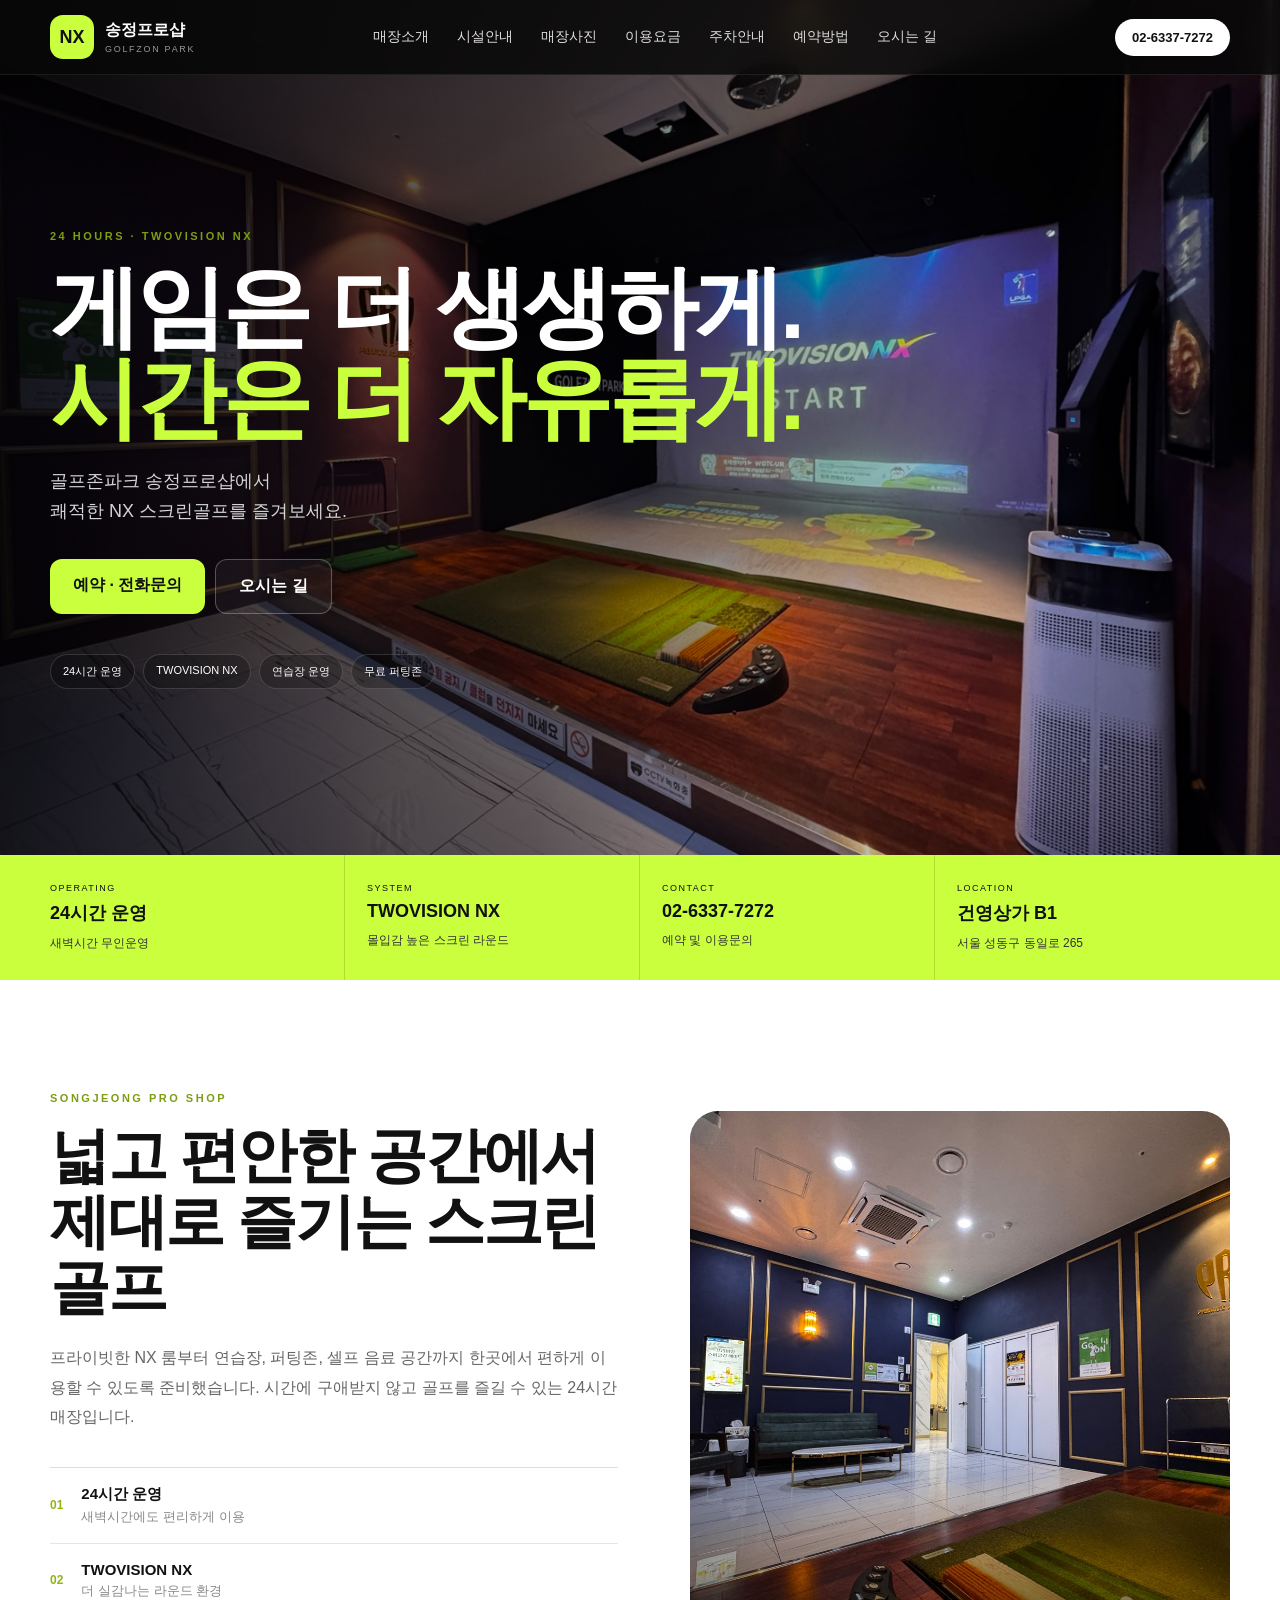
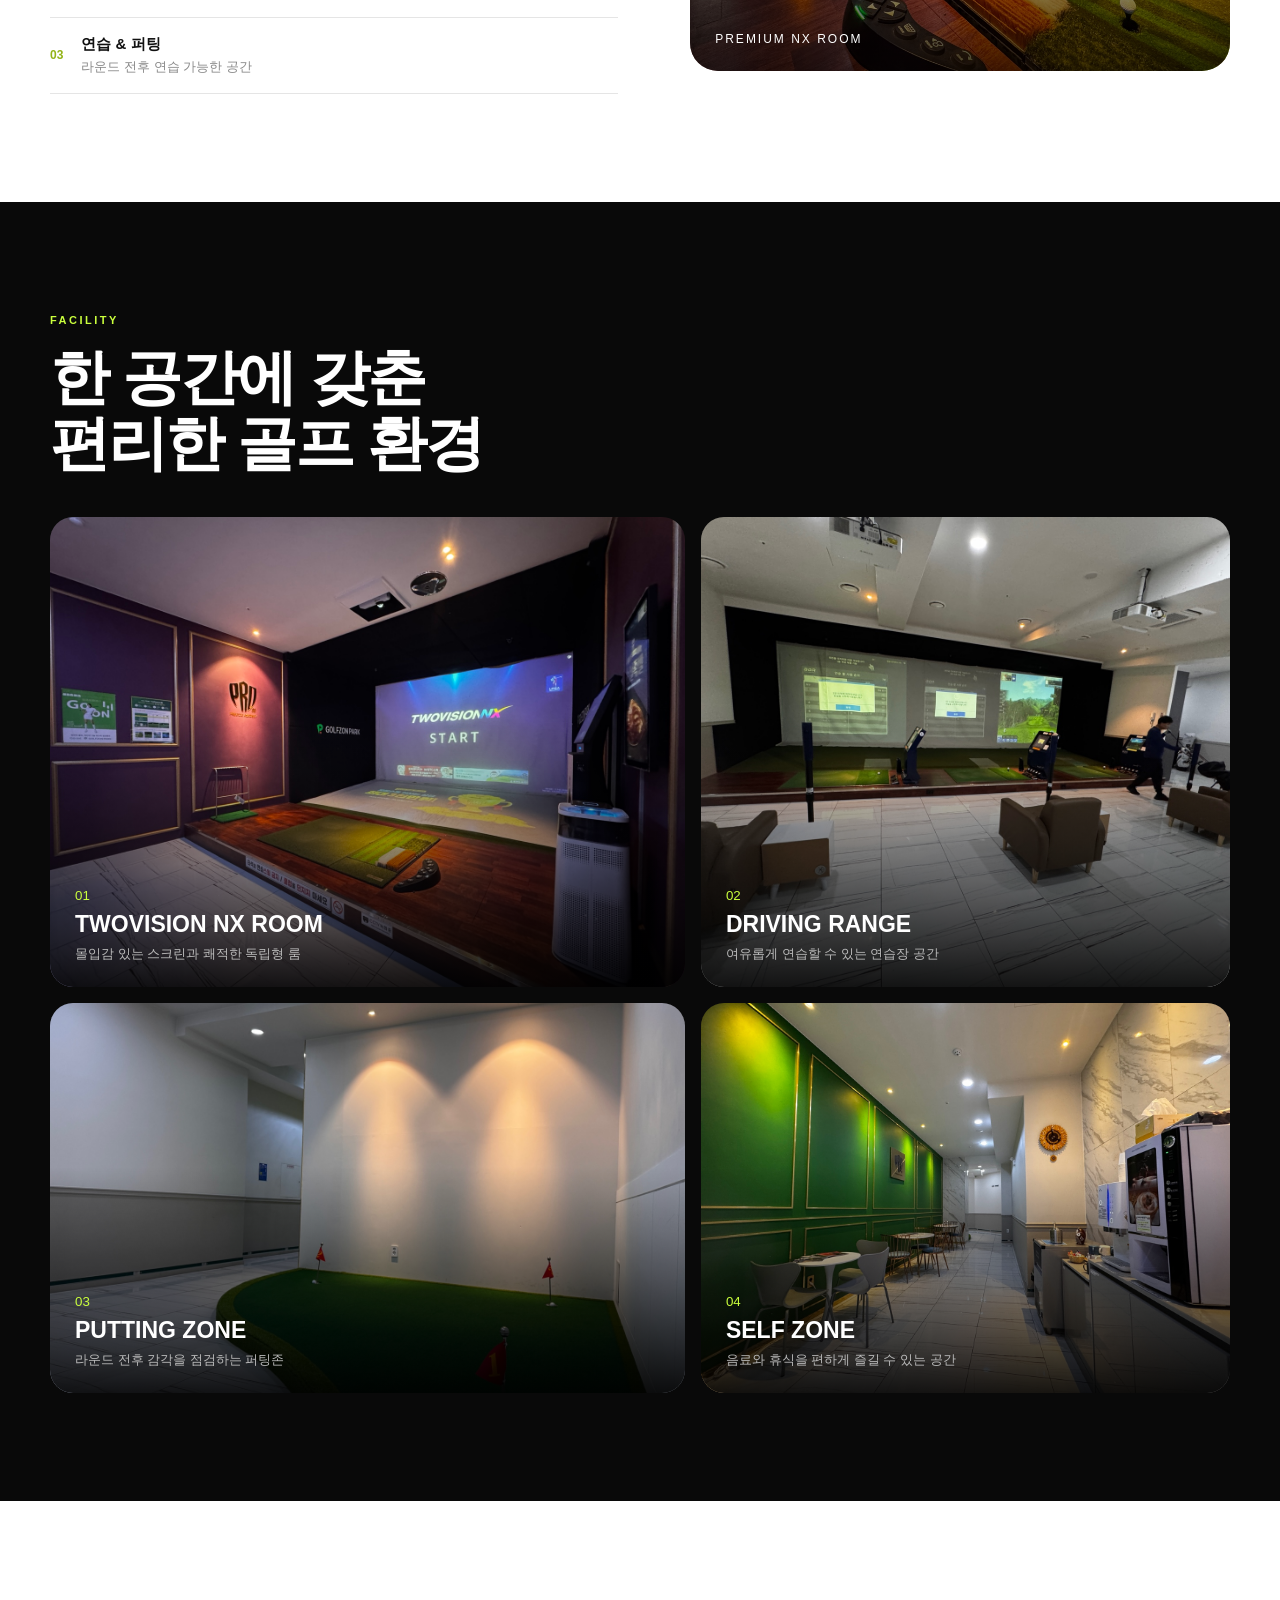
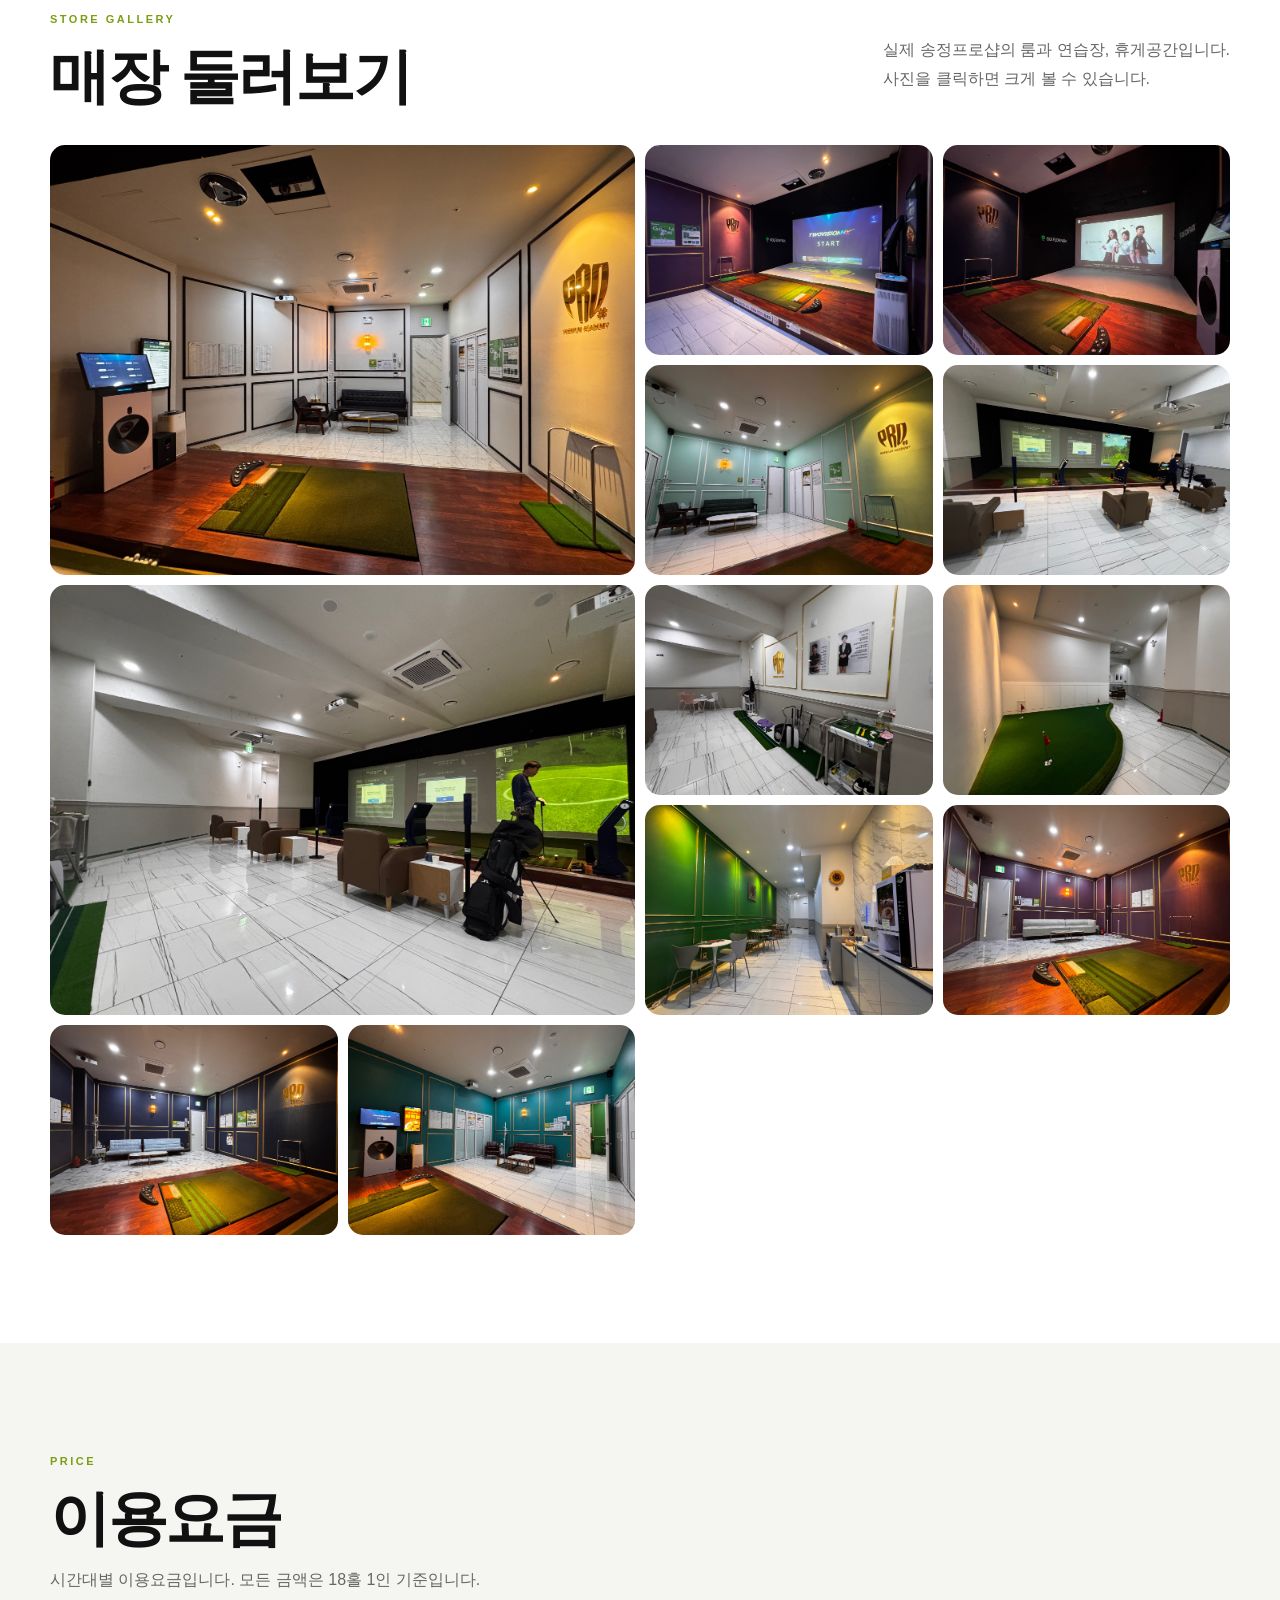
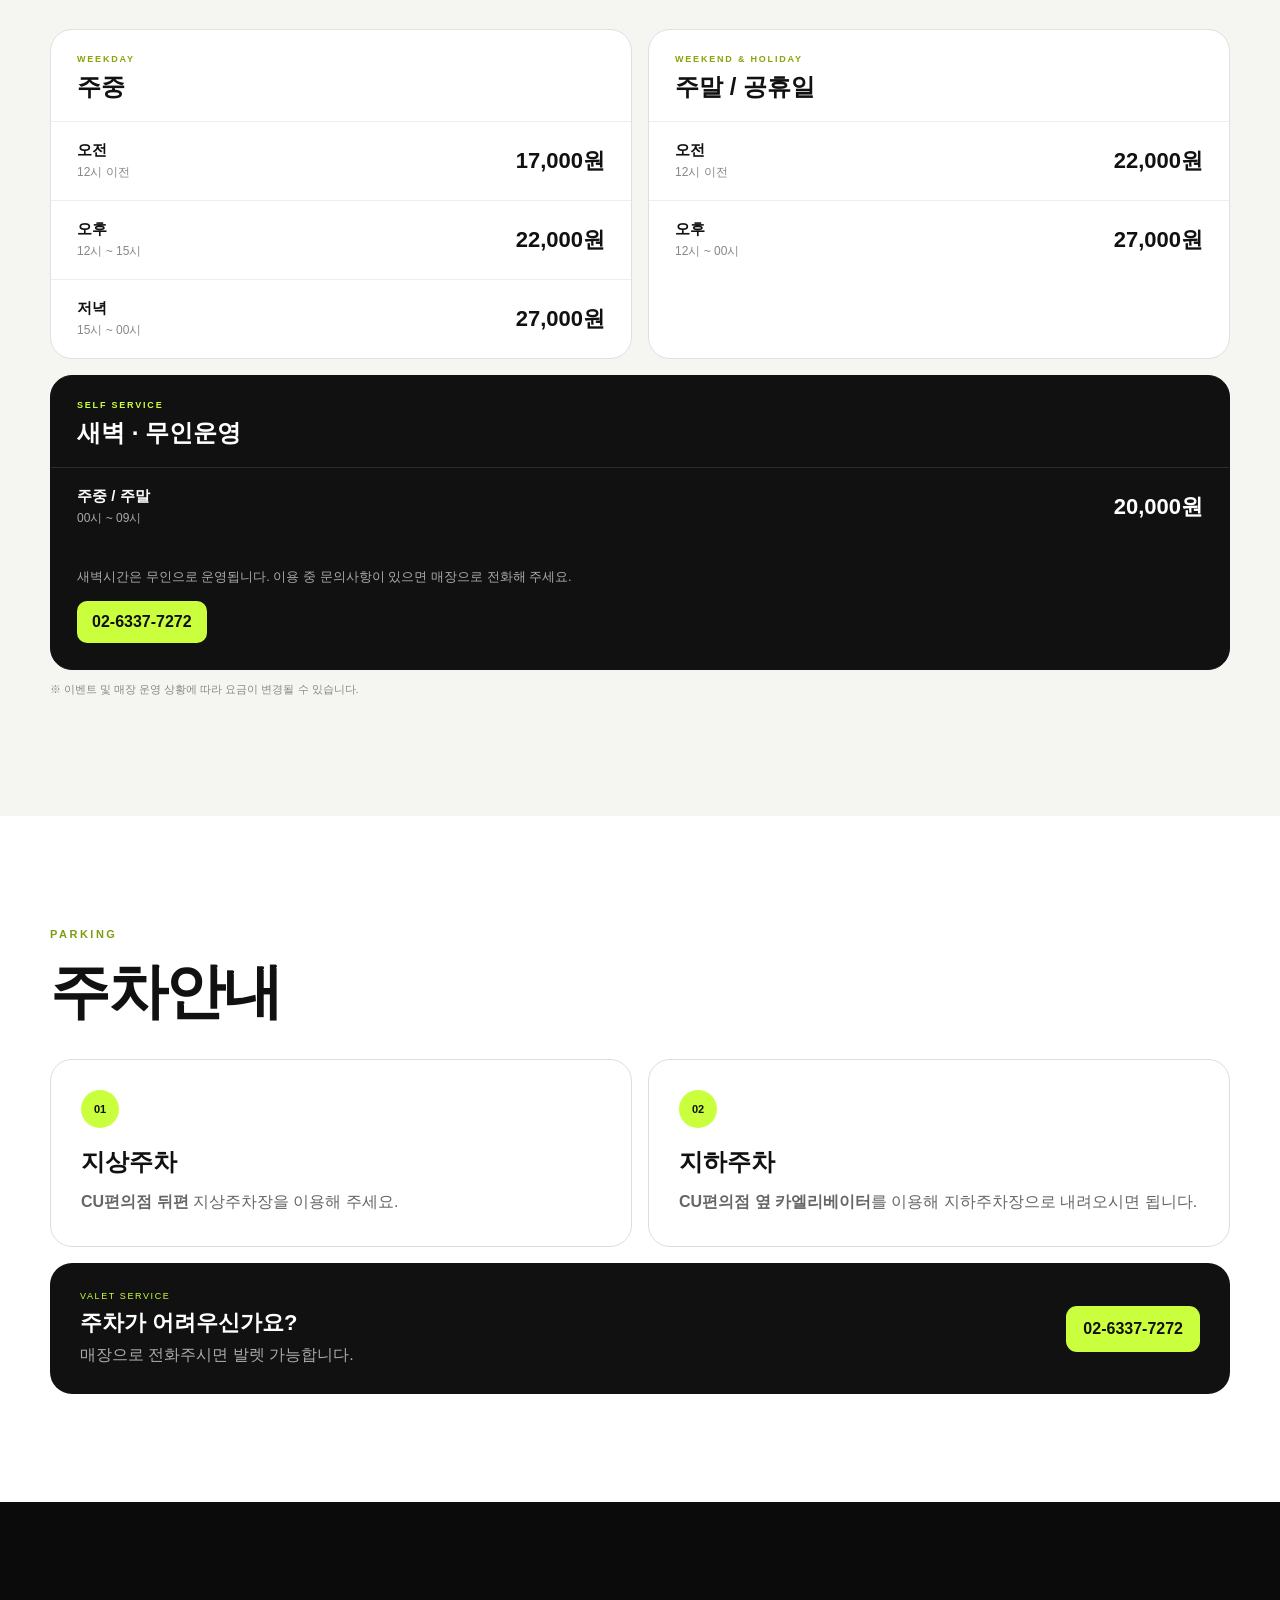
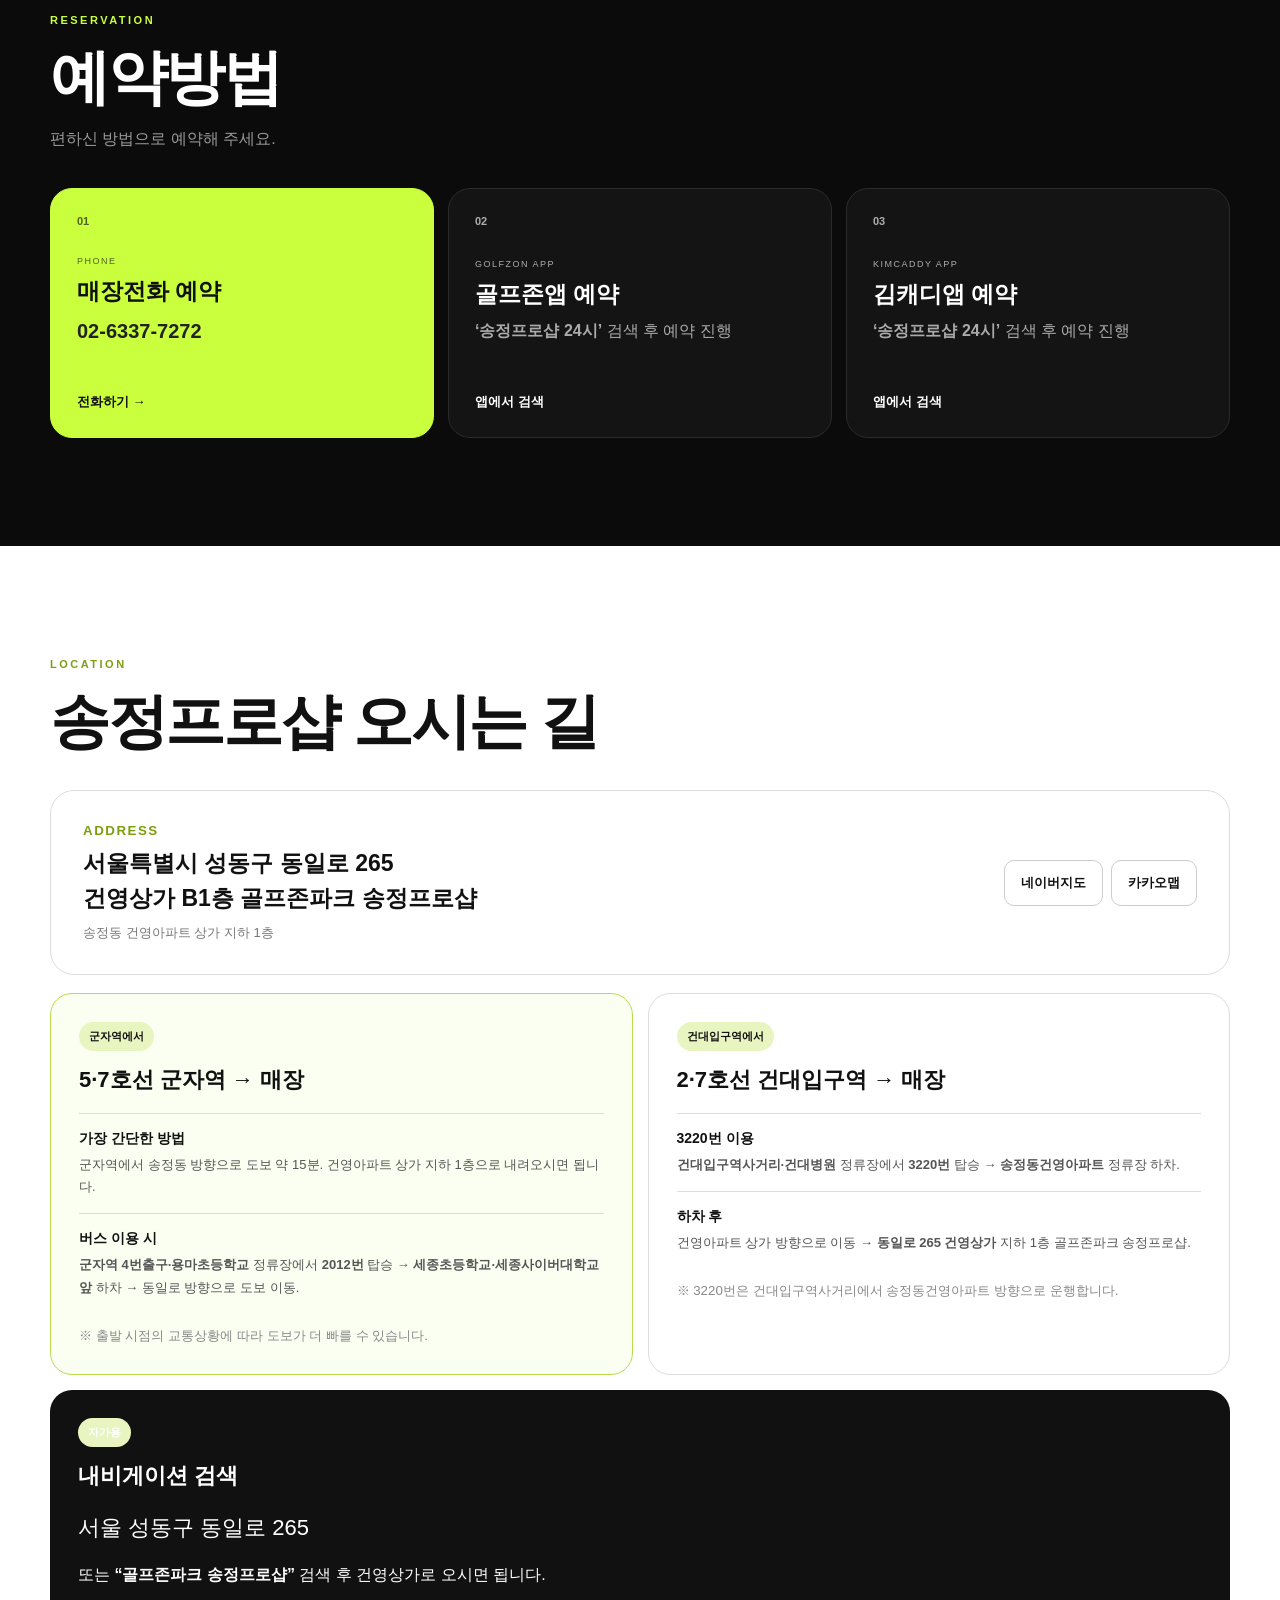
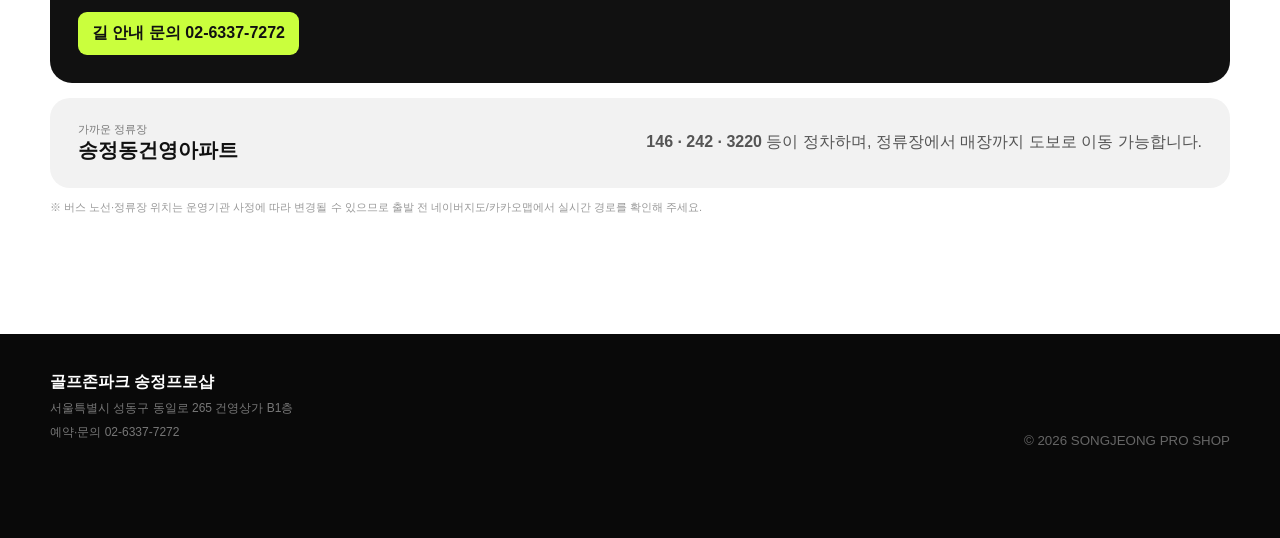
==== index.html @ 6834e58e "Add files via upload" ====
<!DOCTYPE html>
<html lang="ko">
<head>
  <meta charset="UTF-8">
  <meta name="viewport" content="width=device-width, initial-scale=1.0">
  <meta name="description" content="서울 성동구 송정동 24시간 골프존파크 송정프로샵. TWOVISION NX 스크린골프, 연습장, 퍼팅존, 셀프존.">
  <title>골프존파크 송정프로샵 | TWOVISION NX</title>
  <link rel="stylesheet" href="style.css">
</head>
<body>
<header class="header">
  <div class="wrap nav">
    <a href="#top" class="logo"><b>NX</b><span><strong>송정프로샵</strong><small>GOLFZON PARK</small></span></a>
    <nav>
      <a href="#about">매장소개</a>
      <a href="#facility">시설안내</a>
      <a href="#gallery">매장사진</a>
      <a href="#price">이용요금</a>
      <a href="#parking">주차안내</a>
      <a href="#reservation">예약방법</a>
      <a href="#location">오시는 길</a>
    </nav>
    <a href="tel:0263377272" class="call">02-6337-7272</a>
  </div>
</header>

<main id="top">
<section class="hero">
  <div class="hero-bg"></div>
  <div class="wrap hero-inner">
    <div class="hero-copy">
      <span class="eyebrow">24 HOURS · TWOVISION NX</span>
      <h1>게임은 더 생생하게.<br><em>시간은 더 자유롭게.</em></h1>
      <p>골프존파크 송정프로샵에서<br>쾌적한 NX 스크린골프를 즐겨보세요.</p>
      <div class="actions">
        <a class="btn primary" href="tel:0263377272">예약 · 전화문의</a>
        <a class="btn glass" href="#location">오시는 길</a>
      </div>
      <div class="chips"><span>24시간 운영</span><span>TWOVISION NX</span><span>연습장 운영</span><span>무료 퍼팅존</span></div>
    </div>
  </div>
</section>

<section class="facts">
  <div class="wrap facts-grid">
    <div><small>OPERATING</small><strong>24시간 운영</strong><span>새벽시간 무인운영</span></div>
    <div><small>SYSTEM</small><strong>TWOVISION NX</strong><span>몰입감 높은 스크린 라운드</span></div>
    <div><small>CONTACT</small><strong>02-6337-7272</strong><span>예약 및 이용문의</span></div>
    <div><small>LOCATION</small><strong>건영상가 B1</strong><span>서울 성동구 동일로 265</span></div>
  </div>
</section>

<section id="about" class="section">
  <div class="wrap about-grid">
    <div class="copy">
      <span class="kicker">SONGJEONG PRO SHOP</span>
      <h2>넓고 편안한 공간에서<br>제대로 즐기는 스크린골프</h2>
      <p>프라이빗한 NX 룸부터 연습장, 퍼팅존, 셀프 음료 공간까지 한곳에서 편하게 이용할 수 있도록 준비했습니다. 시간에 구애받지 않고 골프를 즐길 수 있는 24시간 매장입니다.</p>
      <div class="points">
        <div><b>01</b><span><strong>24시간 운영</strong><small>새벽시간에도 편리하게 이용</small></span></div>
        <div><b>02</b><span><strong>TWOVISION NX</strong><small>더 실감나는 라운드 환경</small></span></div>
        <div><b>03</b><span><strong>연습 & 퍼팅</strong><small>라운드 전후 연습 가능한 공간</small></span></div>
      </div>
    </div>
    <figure class="feature-img"><img src="assets/store_03.jpg" alt="송정프로샵 NX 룸 내부"><figcaption>PREMIUM NX ROOM</figcaption></figure>
  </div>
</section>

<section id="facility" class="section dark">
  <div class="wrap">
    <span class="kicker lime">FACILITY</span>
    <h2>한 공간에 갖춘<br>편리한 골프 환경</h2>
    <div class="facility-grid">
      <article><img src="assets/store_02.jpg" alt="TWOVISION NX 스크린"><div><small>01</small><h3>TWOVISION NX ROOM</h3><p>몰입감 있는 스크린과 쾌적한 독립형 룸</p></div></article>
      <article><img src="assets/store_07.jpg" alt="골프 연습장"><div><small>02</small><h3>DRIVING RANGE</h3><p>여유롭게 연습할 수 있는 연습장 공간</p></div></article>
      <article><img src="assets/store_06.jpg" alt="퍼팅 연습장"><div><small>03</small><h3>PUTTING ZONE</h3><p>라운드 전후 감각을 점검하는 퍼팅존</p></div></article>
      <article><img src="assets/store_12.jpg" alt="셀프존"><div><small>04</small><h3>SELF ZONE</h3><p>음료와 휴식을 편하게 즐길 수 있는 공간</p></div></article>
    </div>
  </div>
</section>

<section id="gallery" class="section gallery-section">
  <div class="wrap">
    <div class="heading-row">
      <div><span class="kicker">STORE GALLERY</span><h2>매장 둘러보기</h2></div>
      <p>실제 송정프로샵의 룸과 연습장, 휴게공간입니다.<br>사진을 클릭하면 크게 볼 수 있습니다.</p>
    </div>
    <div class="gallery">
      <button><img src="assets/store_01.jpg" alt="매장 룸 사진"></button>
      <button><img src="assets/store_02.jpg" alt="NX 스크린 룸"></button>
      <button><img src="assets/store_04.jpg" alt="스크린 룸"></button>
      <button><img src="assets/store_05.jpg" alt="민트색 룸"></button>
      <button><img src="assets/store_07.jpg" alt="연습장"></button>
      <button><img src="assets/store_08.jpg" alt="연습장 전경"></button>
      <button><img src="assets/store_10.jpg" alt="퍼팅존"></button>
      <button><img src="assets/store_11.jpg" alt="휴게 및 골프용품 공간"></button>
      <button><img src="assets/store_12.jpg" alt="셀프존"></button>
      <button><img src="assets/store_14.jpg" alt="프리미엄 룸"></button>
      <button><img src="assets/store_15.jpg" alt="프리미엄 룸 전경"></button>
      <button><img src="assets/store_17.jpg" alt="그린톤 룸"></button>
    </div>
  </div>
</section>

<section id="price" class="section soft">
  <div class="wrap">
    <span class="kicker">PRICE</span>
    <h2>이용요금</h2>
    <p class="price-intro">시간대별 이용요금입니다. 모든 금액은 18홀 1인 기준입니다.</p>

    <div class="price-groups">
      <article class="price-group">
        <div class="price-group-head">
          <span>WEEKDAY</span>
          <h3>주중</h3>
        </div>
        <div class="price-row">
          <div><strong>오전</strong><small>12시 이전</small></div>
          <b>17,000원</b>
        </div>
        <div class="price-row">
          <div><strong>오후</strong><small>12시 ~ 15시</small></div>
          <b>22,000원</b>
        </div>
        <div class="price-row">
          <div><strong>저녁</strong><small>15시 ~ 00시</small></div>
          <b>27,000원</b>
        </div>
      </article>

      <article class="price-group">
        <div class="price-group-head">
          <span>WEEKEND & HOLIDAY</span>
          <h3>주말 / 공휴일</h3>
        </div>
        <div class="price-row">
          <div><strong>오전</strong><small>12시 이전</small></div>
          <b>22,000원</b>
        </div>
        <div class="price-row">
          <div><strong>오후</strong><small>12시 ~ 00시</small></div>
          <b>27,000원</b>
        </div>
      </article>

      <article class="price-group night-group">
        <div class="price-group-head">
          <span>SELF SERVICE</span>
          <h3>새벽 · 무인운영</h3>
        </div>
        <div class="price-row">
          <div><strong>주중 / 주말</strong><small>00시 ~ 09시</small></div>
          <b>20,000원</b>
        </div>
        <p class="night-desc">새벽시간은 무인으로 운영됩니다. 이용 중 문의사항이 있으면 매장으로 전화해 주세요.</p>
        <a href="tel:0263377272" class="night-call">02-6337-7272</a>
      </article>
    </div>

    <p class="price-note">※ 이벤트 및 매장 운영 상황에 따라 요금이 변경될 수 있습니다.</p>
  </div>
</section>

<section id="parking" class="section parking-section">
  <div class="wrap">
    <span class="kicker">PARKING</span>
    <h2>주차안내</h2>

    <div class="parking-grid">
      <article>
        <span class="parking-number">01</span>
        <h3>지상주차</h3>
        <p><strong>CU편의점 뒤편</strong> 지상주차장을 이용해 주세요.</p>
      </article>

      <article>
        <span class="parking-number">02</span>
        <h3>지하주차</h3>
        <p><strong>CU편의점 옆 카엘리베이터</strong>를 이용해 지하주차장으로 내려오시면 됩니다.</p>
      </article>
    </div>

    <div class="valet-box">
      <div>
        <small>VALET SERVICE</small>
        <strong>주차가 어려우신가요?</strong>
        <p>매장으로 전화주시면 발렛 가능합니다.</p>
      </div>
      <a href="tel:0263377272">02-6337-7272</a>
    </div>
  </div>
</section>

<section id="reservation" class="section reservation-section">
  <div class="wrap">
    <span class="kicker">RESERVATION</span>
    <h2>예약방법</h2>
    <p class="reservation-intro">편하신 방법으로 예약해 주세요.</p>

    <div class="reservation-grid">
      <a href="tel:0263377272" class="reservation-card phone">
        <span class="reservation-no">01</span>
        <div>
          <small>PHONE</small>
          <h3>매장전화 예약</h3>
          <p>02-6337-7272</p>
        </div>
        <b>전화하기 →</b>
      </a>

      <article class="reservation-card">
        <span class="reservation-no">02</span>
        <div>
          <small>GOLFZON APP</small>
          <h3>골프존앱 예약</h3>
          <p><strong>‘송정프로샵 24시’</strong> 검색 후 예약 진행</p>
        </div>
        <b>앱에서 검색</b>
      </article>

      <article class="reservation-card">
        <span class="reservation-no">03</span>
        <div>
          <small>KIMCADDY APP</small>
          <h3>김캐디앱 예약</h3>
          <p><strong>‘송정프로샵 24시’</strong> 검색 후 예약 진행</p>
        </div>
        <b>앱에서 검색</b>
      </article>
    </div>
  </div>
</section>

<section id="location" class="section location">
  <div class="wrap">
    <span class="kicker">LOCATION</span>
    <h2>송정프로샵 오시는 길</h2>
    <div class="address-box">
      <div><small>ADDRESS</small><strong>서울특별시 성동구 동일로 265<br>건영상가 B1층 골프존파크 송정프로샵</strong><span>송정동 건영아파트 상가 지하 1층</span></div>
      <div class="map-buttons">
        <a target="_blank" rel="noopener" href="https://map.naver.com/p/search/%EA%B3%A8%ED%94%84%EC%A1%B4%ED%8C%8C%ED%81%AC%20%EC%86%A1%EC%A0%95%ED%94%84%EB%A1%9C%EC%83%B5">네이버지도</a>
        <a target="_blank" rel="noopener" href="https://map.kakao.com/?q=%EA%B3%A8%ED%94%84%EC%A1%B4%ED%8C%8C%ED%81%AC%20%EC%86%A1%EC%A0%95%ED%94%84%EB%A1%9C%EC%83%B5">카카오맵</a>
      </div>
    </div>

    <div class="route-grid">
      <article class="route-card recommended">
        <span class="route-tag">군자역에서</span>
        <h3>5·7호선 군자역 → 매장</h3>
        <ol>
          <li><b>가장 간단한 방법</b><p>군자역에서 송정동 방향으로 도보 약 15분. 건영아파트 상가 지하 1층으로 내려오시면 됩니다.</p></li>
          <li><b>버스 이용 시</b><p><strong>군자역 4번출구·용마초등학교</strong> 정류장에서 <strong>2012번</strong> 탑승 → <strong>세종초등학교·세종사이버대학교앞</strong> 하차 → 동일로 방향으로 도보 이동.</p></li>
        </ol>
        <small class="route-note">※ 출발 시점의 교통상황에 따라 도보가 더 빠를 수 있습니다.</small>
      </article>

      <article class="route-card">
        <span class="route-tag">건대입구역에서</span>
        <h3>2·7호선 건대입구역 → 매장</h3>
        <ol>
          <li><b>3220번 이용</b><p><strong>건대입구역사거리·건대병원</strong> 정류장에서 <strong>3220번</strong> 탑승 → <strong>송정동건영아파트</strong> 정류장 하차.</p></li>
          <li><b>하차 후</b><p>건영아파트 상가 방향으로 이동 → <strong>동일로 265 건영상가</strong> 지하 1층 골프존파크 송정프로샵.</p></li>
        </ol>
        <small class="route-note">※ 3220번은 건대입구역사거리에서 송정동건영아파트 방향으로 운행합니다.</small>
      </article>

      <article class="route-card car">
        <span class="route-tag">자가용</span>
        <h3>내비게이션 검색</h3>
        <p class="big-address">서울 성동구 동일로 265</p>
        <p>또는 <strong>“골프존파크 송정프로샵”</strong> 검색 후 건영상가로 오시면 됩니다.</p>
        <a href="tel:0263377272" class="mini-call">길 안내 문의 02-6337-7272</a>
      </article>
    </div>

    <div class="bus-stop">
      <div><span>가까운 정류장</span><strong>송정동건영아파트</strong></div>
      <p><b>146 · 242 · 3220</b> 등이 정차하며, 정류장에서 매장까지 도보로 이동 가능합니다.</p>
    </div>
    <p class="transport-disclaimer">※ 버스 노선·정류장 위치는 운영기관 사정에 따라 변경될 수 있으므로 출발 전 네이버지도/카카오맵에서 실시간 경로를 확인해 주세요.</p>
  </div>
</section>
</main>

<footer>
  <div class="wrap footer-grid"><div><strong>골프존파크 송정프로샵</strong><p>서울특별시 성동구 동일로 265 건영상가 B1층</p><p>예약·문의 02-6337-7272</p></div><small>© 2026 SONGJEONG PRO SHOP</small></div>
</footer>

<div class="mobile-bar"><a href="tel:0263377272">☎<span>전화문의</span></a><a href="#reservation">✓<span>예약방법</span></a><a href="#location">⌖<span>오시는 길</span></a></div>

<div class="lightbox" id="lightbox" aria-hidden="true"><button class="close" aria-label="닫기">×</button><img alt="확대 사진"></div>
<script src="script.js"></script>
</body>
</html>
---- style.css ----
*{box-sizing:border-box}html{scroll-behavior:smooth}body{margin:0;font-family:Pretendard,-apple-system,BlinkMacSystemFont,"Segoe UI",Arial,sans-serif;color:#111;background:#fff}.wrap{width:min(1180px,calc(100% - 40px));margin:auto}.header{position:fixed;inset:0 0 auto;z-index:100;background:rgba(8,8,8,.84);backdrop-filter:blur(16px);border-bottom:1px solid #ffffff14}.nav{height:74px;display:flex;align-items:center;justify-content:space-between}.logo{display:flex;gap:11px;align-items:center;color:#fff;text-decoration:none}.logo>b{width:44px;height:44px;border-radius:13px;background:#caff3d;color:#111;display:grid;place-items:center;font-size:18px}.logo span{display:flex;flex-direction:column}.logo strong{font-size:16px}.logo small{font-size:9px;color:#999;letter-spacing:1.7px;margin-top:3px}.nav nav{display:flex;gap:28px}.nav nav a{color:#ddd;text-decoration:none;font-size:14px}.nav nav a:hover{color:#caff3d}.call{background:#fff;color:#111;padding:11px 17px;border-radius:999px;text-decoration:none;font-weight:800;font-size:13px}.hero{height:min(860px,95vh);min-height:720px;position:relative;color:#fff;display:flex;align-items:center;overflow:hidden}.hero-bg{position:absolute;inset:0;background:linear-gradient(90deg,rgba(0,0,0,.85) 0%,rgba(0,0,0,.6) 42%,rgba(0,0,0,.16) 76%),url("assets/store_02.jpg") center/cover no-repeat;transform:scale(1.01)}.hero-inner{position:relative;z-index:2;padding-top:60px}.eyebrow,.kicker{font-size:11px;letter-spacing:2.5px;font-weight:900;color:#7d9d13}.lime{color:#caff3d}.hero h1{font-size:clamp(54px,7.2vw,90px);line-height:1.01;letter-spacing:-4px;margin:18px 0 22px}.hero h1 em{font-style:normal;color:#caff3d}.hero p{font-size:18px;line-height:1.7;color:#d5d5d5}.actions{display:flex;gap:10px;margin-top:32px}.btn{padding:16px 23px;border-radius:12px;text-decoration:none;font-weight:800}.primary{background:#caff3d;color:#111}.glass{border:1px solid #ffffff44;background:#ffffff0c;color:#fff}.chips{display:flex;gap:8px;flex-wrap:wrap;margin-top:40px}.chips span{font-size:11px;border:1px solid #ffffff26;background:#00000044;padding:9px 12px;border-radius:999px}.facts{background:#caff3d}.facts-grid{display:grid;grid-template-columns:repeat(4,1fr)}.facts-grid div{padding:28px 22px;border-right:1px solid #0002}.facts-grid div:first-child{padding-left:0}.facts-grid div:last-child{border:0}.facts small{display:block;font-size:9px;letter-spacing:1.5px}.facts strong{display:block;font-size:18px;margin:8px 0}.facts span{font-size:12px;color:#333}.section{padding:108px 0}.about-grid{display:grid;grid-template-columns:1fr .95fr;gap:72px;align-items:center}.section h2{font-size:clamp(40px,5vw,60px);letter-spacing:-2.3px;line-height:1.1;margin:17px 0 22px}.copy>p,.heading-row>p{line-height:1.85;color:#666}.points{margin-top:35px;border-top:1px solid #ddd}.points>div{padding:17px 0;border-bottom:1px solid #e5e5e5;display:flex;align-items:center;gap:18px}.points b{color:#93b316;font-size:12px}.points span{display:flex;flex-direction:column}.points strong{font-size:15px}.points small{color:#888;margin-top:4px}.feature-img{margin:0;height:560px;border-radius:28px;overflow:hidden;position:relative;background:#eee}.feature-img img{width:100%;height:100%;object-fit:cover}.feature-img:after{content:"";position:absolute;inset:0;background:linear-gradient(transparent 60%,#000b)}.feature-img figcaption{position:absolute;z-index:2;left:25px;bottom:25px;color:#fff;font-size:12px;letter-spacing:2px}.dark{background:#090909;color:#fff}.dark h2{margin-bottom:40px}.facility-grid{display:grid;grid-template-columns:1.2fr 1fr;gap:16px}.facility-grid article{height:390px;border-radius:23px;overflow:hidden;position:relative}.facility-grid article:nth-child(1){height:470px}.facility-grid article:nth-child(2){height:470px}.facility-grid img{width:100%;height:100%;object-fit:cover;transition:.45s}.facility-grid article:hover img{transform:scale(1.035)}.facility-grid article:after{content:"";position:absolute;inset:0;background:linear-gradient(transparent 42%,rgba(0,0,0,.9))}.facility-grid article>div{position:absolute;left:25px;right:25px;bottom:24px;z-index:2}.facility-grid small{color:#caff3d}.facility-grid h3{font-size:23px;margin:7px 0}.facility-grid p{color:#bbb;margin:0;font-size:13px}.heading-row{display:flex;justify-content:space-between;align-items:end;margin-bottom:35px}.heading-row h2{margin-bottom:0}.gallery{display:grid;grid-template-columns:repeat(4,1fr);grid-auto-rows:210px;gap:10px}.gallery button{padding:0;border:0;background:none;cursor:pointer;border-radius:15px;overflow:hidden}.gallery button:nth-child(1),.gallery button:nth-child(6){grid-column:span 2;grid-row:span 2}.gallery img{width:100%;height:100%;object-fit:cover;transition:.35s}.gallery button:hover img{transform:scale(1.04)}.soft{background:#f5f6f2}.price-card{display:grid;grid-template-columns:repeat(3,1fr);background:#fff;border-radius:22px;overflow:hidden;margin-top:35px}.price-card>div{padding:30px;border-right:1px solid #e8e8e8}.price-card>div:last-child{border:0}.price-card span{display:block;font-size:13px;color:#666}.price-card strong{display:block;font-size:21px;margin-top:12px}.night{display:flex;justify-content:space-between;gap:20px;background:#111;color:#fff;margin-top:16px;border-radius:16px;padding:22px 24px}.night a{color:#caff3d}.location{background:#fff}.address-box{margin-top:35px;padding:32px;border:1px solid #ddd;border-radius:24px;display:flex;align-items:center;justify-content:space-between;gap:25px}.address-box small{display:block;color:#7c9e0e;font-weight:900;letter-spacing:1.5px}.address-box strong{display:block;font-size:23px;line-height:1.5;margin:8px 0}.address-box span{color:#777;font-size:13px}.map-buttons{display:flex;gap:8px}.map-buttons a{white-space:nowrap;text-decoration:none;color:#111;border:1px solid #ccc;padding:13px 16px;border-radius:10px;font-weight:800;font-size:13px}.route-grid{display:grid;grid-template-columns:1fr 1fr;gap:15px;margin-top:18px}.route-card{border:1px solid #ddd;border-radius:22px;padding:28px}.route-card.recommended{border-color:#b9db4e;background:#fbfff1}.route-card.car{grid-column:span 2;background:#111;color:#fff;border:0}.route-tag{display:inline-block;padding:7px 10px;background:#e8f5c1;border-radius:999px;font-size:11px;font-weight:800}.route-card h3{font-size:22px;margin:14px 0 18px}.route-card ol{margin:0;padding:0;list-style:none}.route-card li{border-top:1px solid #ddd;padding:15px 0}.route-card li b{font-size:14px}.route-card li p{font-size:13px;color:#555;line-height:1.7;margin:6px 0 0}.route-note{display:block;color:#888;margin-top:12px;line-height:1.5}.big-address{font-size:22px}.mini-call{display:inline-block;color:#111;background:#caff3d;padding:11px 14px;border-radius:9px;text-decoration:none;font-weight:800;margin-top:10px}.bus-stop{margin-top:15px;border-radius:20px;background:#f2f2f2;padding:24px 28px;display:flex;align-items:center;justify-content:space-between;gap:20px}.bus-stop span{display:block;font-size:11px;color:#777}.bus-stop strong{font-size:20px}.bus-stop p{margin:0;color:#555}.transport-disclaimer{font-size:11px;color:#999;margin-top:12px}footer{background:#090909;color:#fff;padding:38px 0 90px}.footer-grid{display:flex;justify-content:space-between;align-items:end}.footer-grid p{color:#777;font-size:12px;margin:7px 0}.footer-grid small{color:#666}.mobile-bar{display:none}.lightbox{position:fixed;inset:0;background:#000e;z-index:300;display:none;align-items:center;justify-content:center;padding:30px}.lightbox.show{display:flex}.lightbox img{max-width:min(1200px,95vw);max-height:88vh;border-radius:16px}.close{position:absolute;right:22px;top:16px;border:0;background:none;color:#fff;font-size:44px;cursor:pointer}@media(max-width:820px){.wrap{width:calc(100% - 28px)}.nav{height:64px}.nav nav,.call{display:none}.hero{min-height:680px;height:88vh}.hero-bg{background-position:58% center}.hero h1{font-size:49px;letter-spacing:-2.6px}.hero p{font-size:15px}.actions{flex-direction:column;align-items:stretch;max-width:300px}.btn{text-align:center}.chips{margin-top:28px}.facts-grid{grid-template-columns:1fr 1fr}.facts-grid div{padding:20px 10px;border-bottom:1px solid #0002}.facts-grid div:nth-child(2){border-right:0}.section{padding:72px 0}.about-grid{grid-template-columns:1fr;gap:38px}.feature-img{height:380px}.facility-grid{grid-template-columns:1fr}.facility-grid article,.facility-grid article:nth-child(1),.facility-grid article:nth-child(2){height:290px}.heading-row{display:block}.heading-row>p{font-size:13px}.gallery{grid-template-columns:1fr 1fr;grid-auto-rows:150px}.gallery button:nth-child(1),.gallery button:nth-child(6){grid-column:span 2;grid-row:span 2}.price-card{grid-template-columns:1fr}.price-card>div{border-right:0;border-bottom:1px solid #eee}.night{display:block}.night span{display:block;margin-top:7px;line-height:1.6}.address-box{display:block;padding:24px}.address-box strong{font-size:18px}.map-buttons{margin-top:18px}.map-buttons a{flex:1;text-align:center}.route-grid{grid-template-columns:1fr}.route-card.car{grid-column:auto}.bus-stop{display:block}.bus-stop p{margin-top:10px;line-height:1.6}.footer-grid{display:block}.footer-grid small{display:block;margin-top:25px}.mobile-bar{position:fixed;left:10px;right:10px;bottom:10px;z-index:200;display:grid;grid-template-columns:repeat(3,1fr);background:#111;border-radius:16px;overflow:hidden;box-shadow:0 10px 32px #0005}.mobile-bar a{color:#caff3d;text-align:center;text-decoration:none;padding:10px 4px;font-size:18px;border-right:1px solid #292929}.mobile-bar a:last-child{border:0}.mobile-bar span{display:block;color:#fff;font-size:10px;margin-top:2px}footer{padding-bottom:100px}}
.price-intro,.reservation-intro{color:#666;line-height:1.8;margin-top:-8px}
.price-groups{display:grid;grid-template-columns:1fr 1fr;gap:16px;margin-top:34px}
.price-group{background:#fff;border:1px solid #e0e0e0;border-radius:22px;overflow:hidden}
.price-group-head{padding:24px 26px 18px;border-bottom:1px solid #eee}
.price-group-head span{display:block;font-size:9px;letter-spacing:1.8px;color:#86a50c;font-weight:900}
.price-group-head h3{font-size:24px;margin:7px 0 0}
.price-row{display:flex;align-items:center;justify-content:space-between;padding:19px 26px;border-bottom:1px solid #eee;gap:20px}
.price-row:last-of-type{border-bottom:0}
.price-row div{display:flex;flex-direction:column}
.price-row strong{font-size:15px}
.price-row small{font-size:12px;color:#888;margin-top:4px}
.price-row b{font-size:22px;white-space:nowrap}
.night-group{grid-column:span 2;background:#111;color:#fff;border-color:#111}
.night-group .price-group-head{border-color:#2d2d2d}
.night-group .price-group-head span{color:#caff3d}
.night-group .price-row{border-color:#2d2d2d}
.night-group .price-row small{color:#aaa}
.night-desc{padding:0 26px;color:#aaa;font-size:13px;line-height:1.7;margin-top:20px}
.night-call{display:inline-block;margin:0 26px 26px;background:#caff3d;color:#111;text-decoration:none;font-weight:900;padding:12px 15px;border-radius:10px}
.price-note{font-size:11px;color:#888;margin-top:12px}
.parking-section{background:#fff}
.parking-grid{display:grid;grid-template-columns:1fr 1fr;gap:16px;margin-top:34px}
.parking-grid article{border:1px solid #ddd;border-radius:22px;padding:30px}
.parking-number{display:grid;place-items:center;width:38px;height:38px;border-radius:50%;background:#caff3d;font-size:11px;font-weight:900}
.parking-grid h3{font-size:24px;margin:18px 0 10px}
.parking-grid p{color:#666;line-height:1.8;margin:0}
.valet-box{margin-top:16px;background:#111;color:#fff;border-radius:22px;padding:28px 30px;display:flex;align-items:center;justify-content:space-between;gap:20px}
.valet-box small{display:block;color:#caff3d;font-size:9px;letter-spacing:1.6px}
.valet-box strong{display:block;font-size:22px;margin:7px 0}
.valet-box p{margin:0;color:#aaa}
.valet-box a{white-space:nowrap;background:#caff3d;color:#111;text-decoration:none;padding:14px 17px;border-radius:11px;font-weight:900}
.reservation-section{background:#0b0b0b;color:#fff}
.reservation-section .kicker{color:#caff3d}
.reservation-intro{color:#999}
.reservation-grid{display:grid;grid-template-columns:repeat(3,1fr);gap:14px;margin-top:34px}
.reservation-card{position:relative;min-height:250px;border:1px solid #2b2b2b;background:#141414;border-radius:22px;padding:26px;text-decoration:none;color:#fff;display:flex;flex-direction:column;justify-content:space-between}
.reservation-card.phone{background:#caff3d;color:#111;border-color:#caff3d}
.reservation-no{font-size:11px;font-weight:900;opacity:.65}
.reservation-card small{font-size:9px;letter-spacing:1.5px;opacity:.65}
.reservation-card h3{font-size:23px;margin:8px 0}
.reservation-card p{line-height:1.6;margin:0;color:#aaa}
.reservation-card.phone p{color:#222;font-size:20px;font-weight:900}
.reservation-card b{font-size:13px;margin-top:24px}
@media(max-width:820px){
  .price-groups{grid-template-columns:1fr}
  .night-group{grid-column:auto}
  .price-row{padding:17px 20px}
  .price-row b{font-size:19px}
  .parking-grid{grid-template-columns:1fr}
  .valet-box{display:block}
  .valet-box a{display:inline-block;margin-top:18px}
  .reservation-grid{grid-template-columns:1fr}
  .reservation-card{min-height:190px}
}
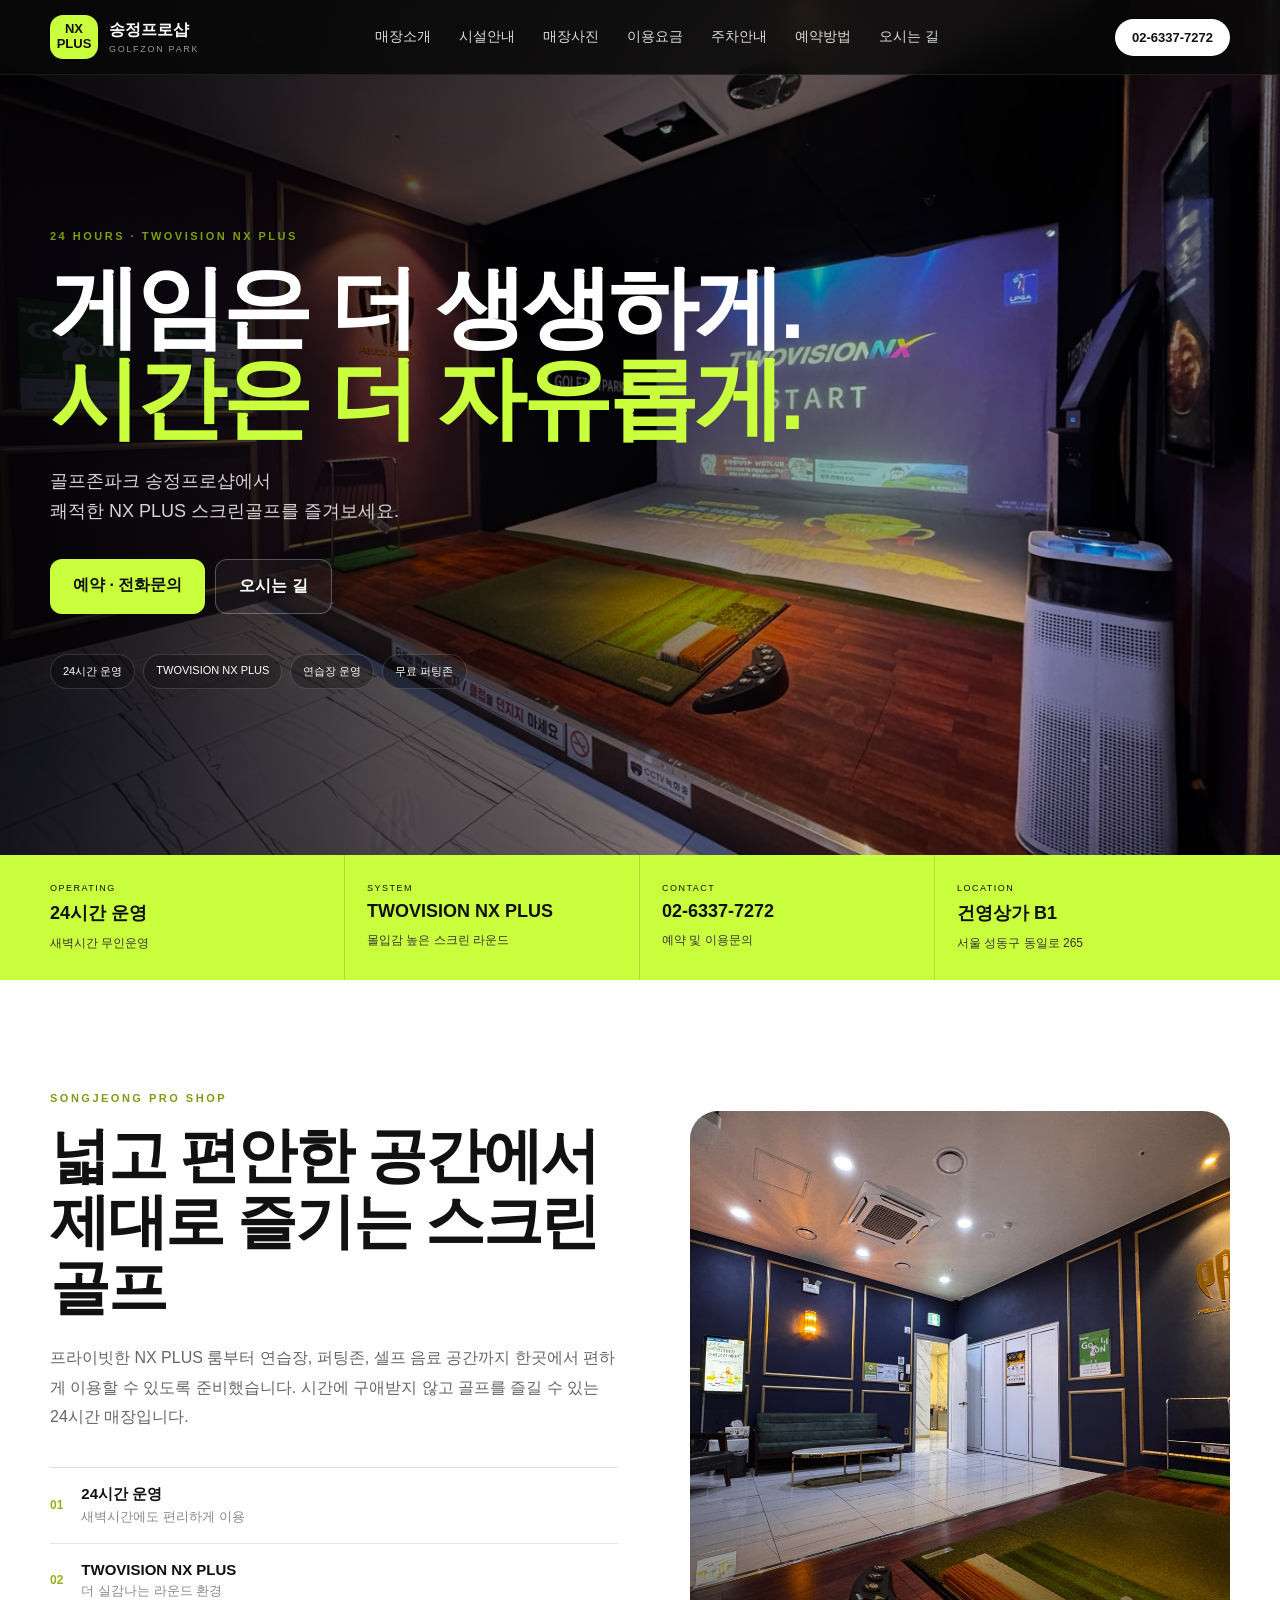
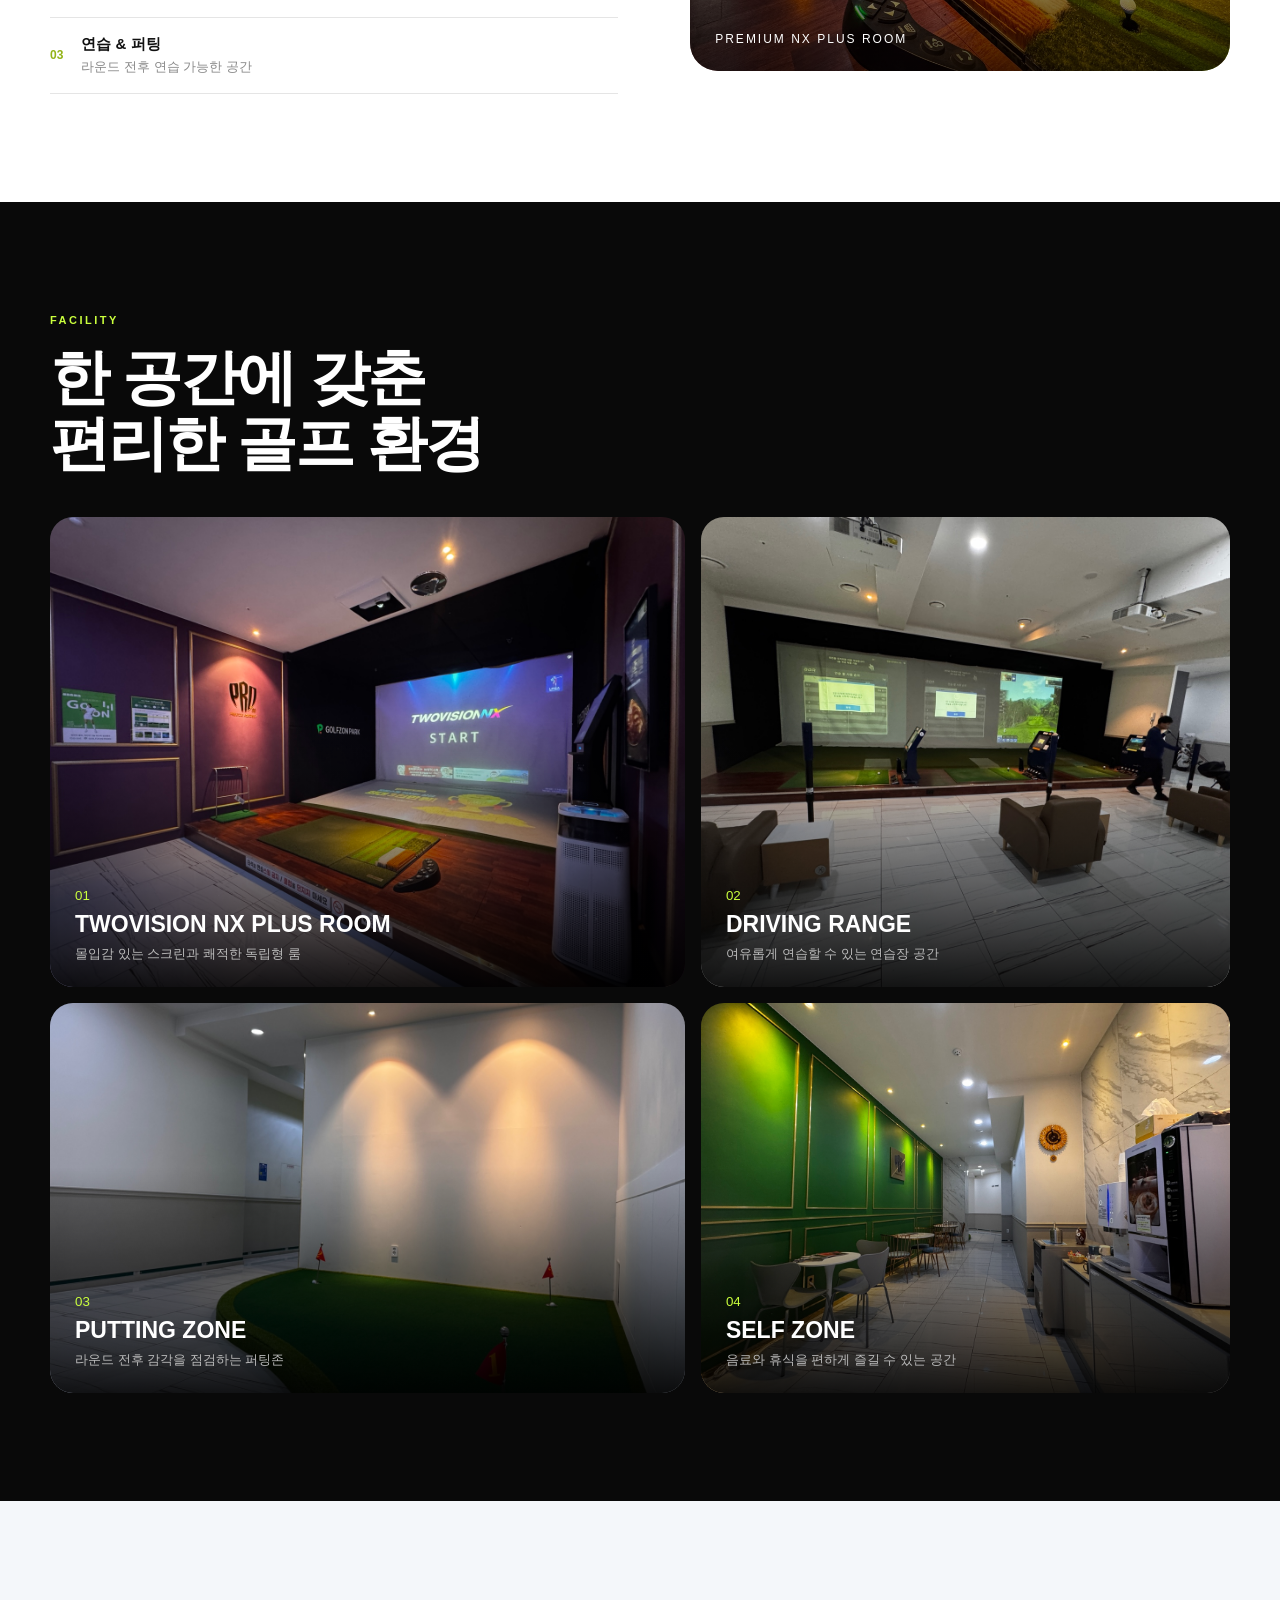
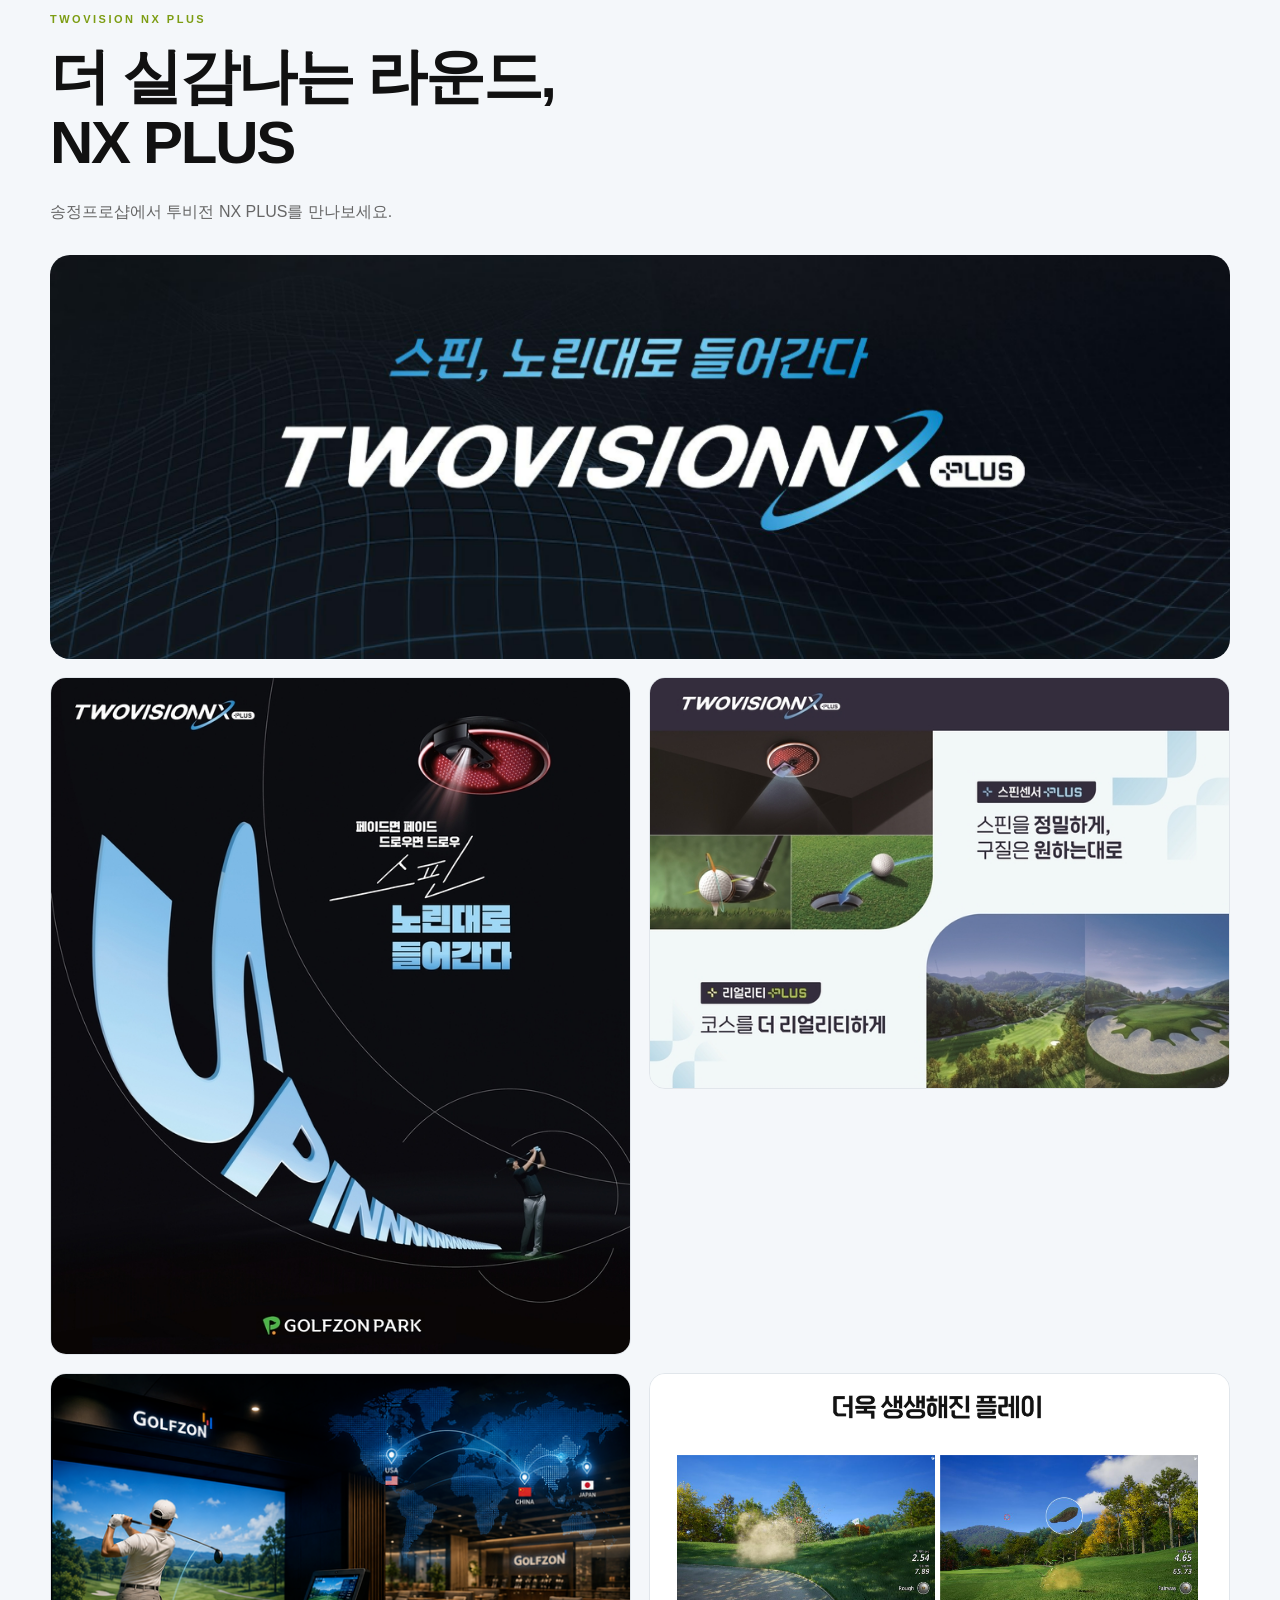
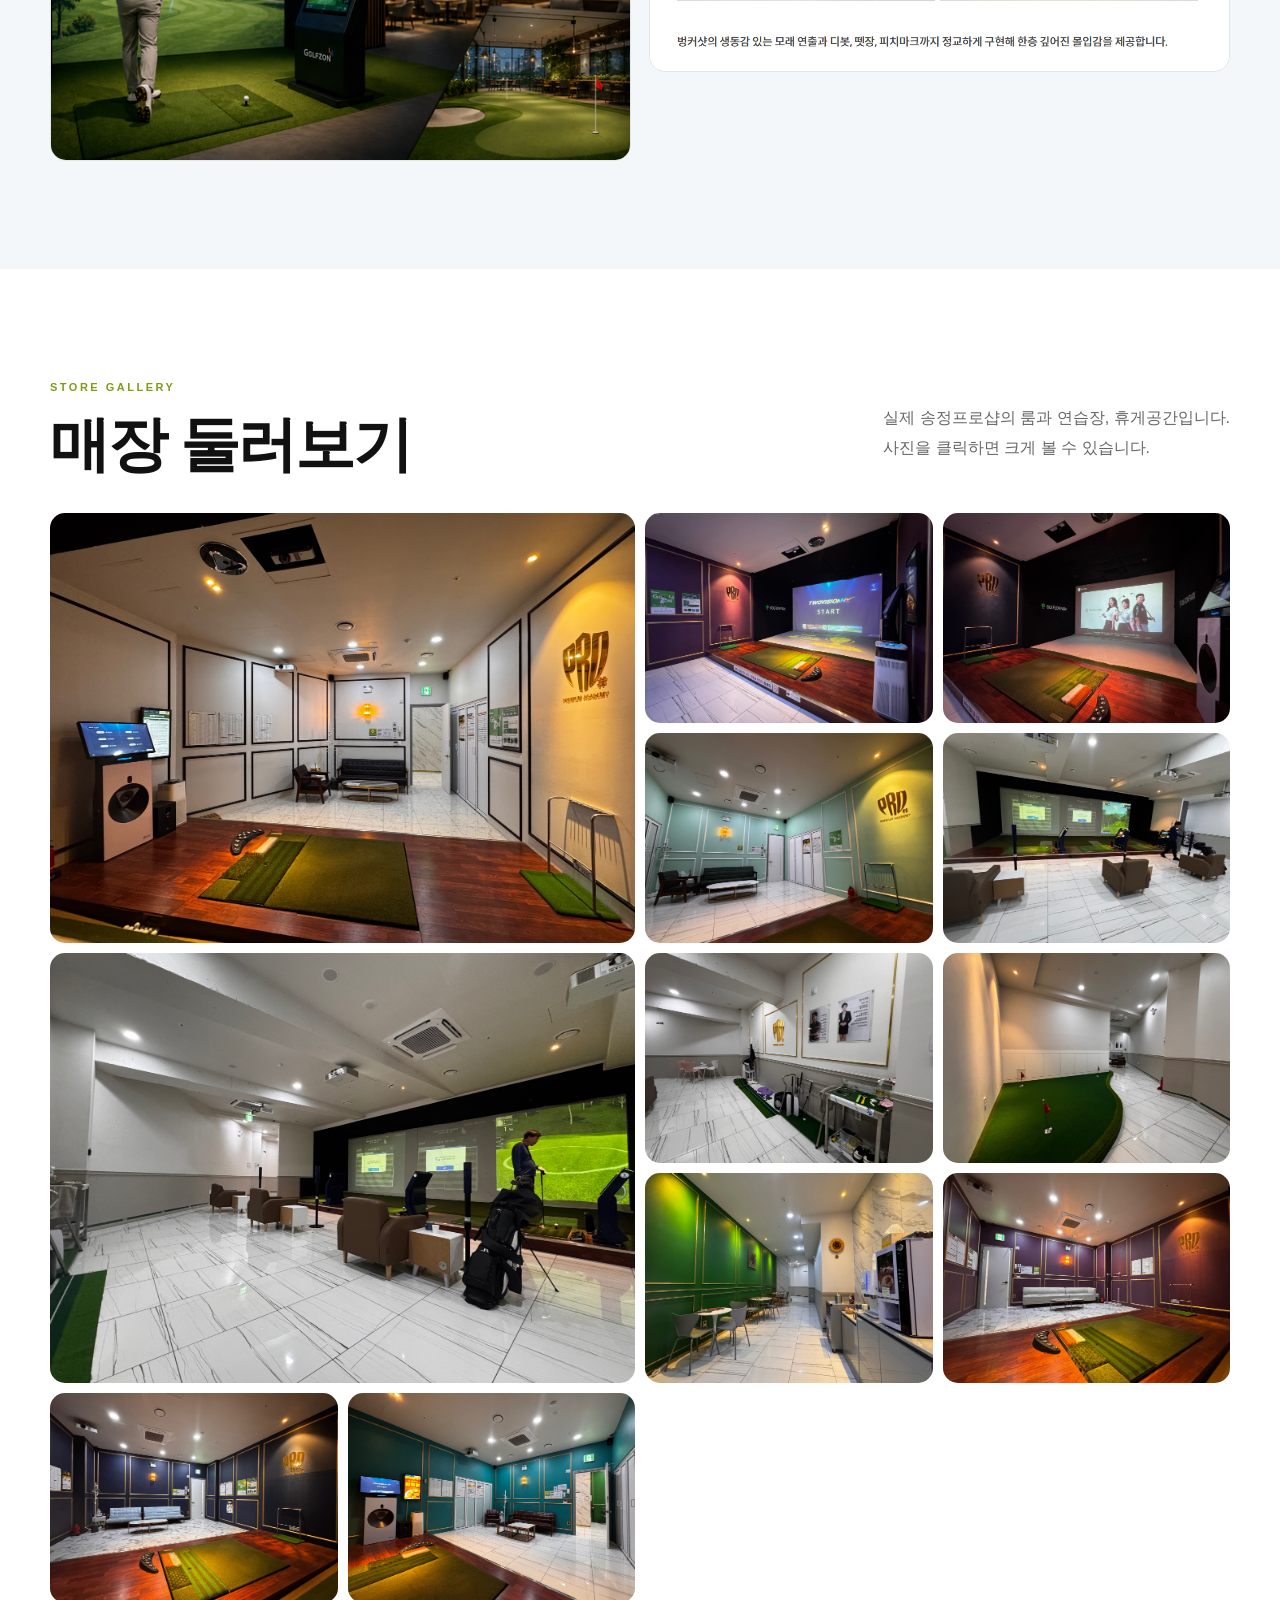
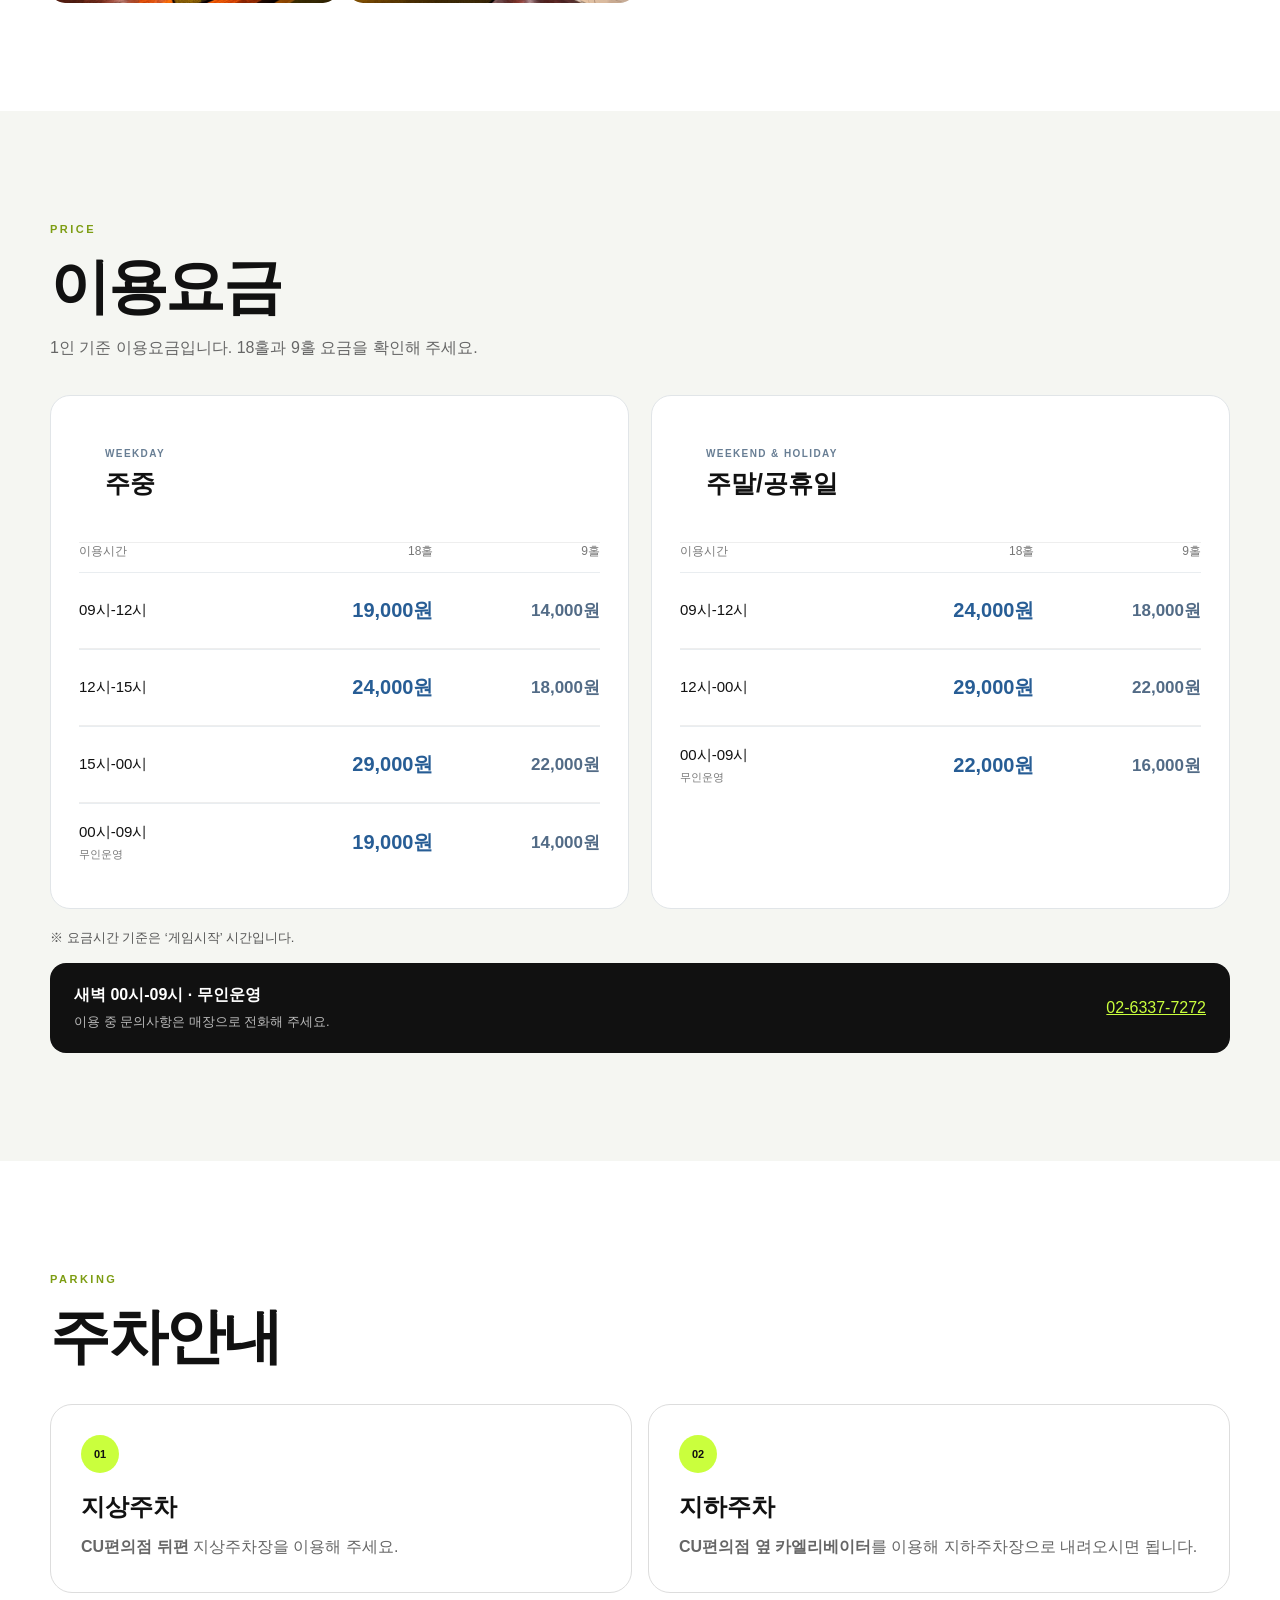
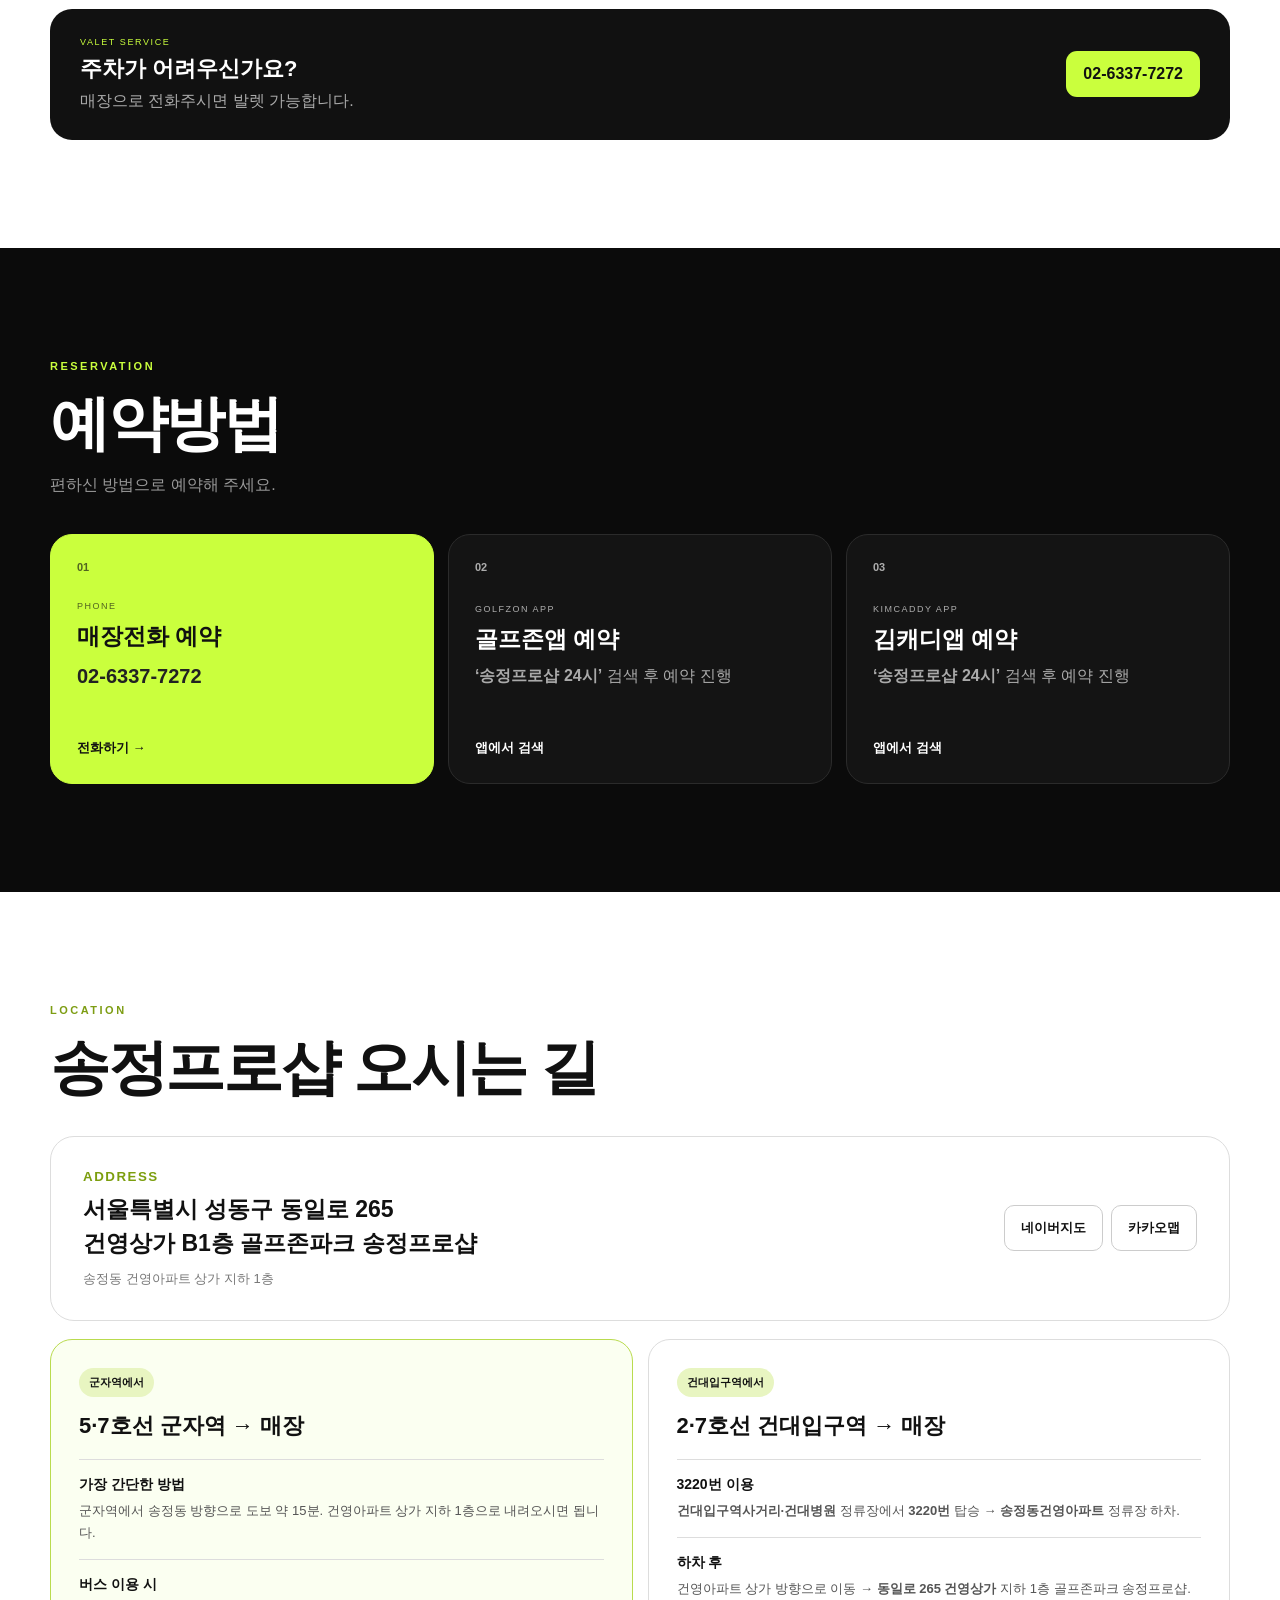
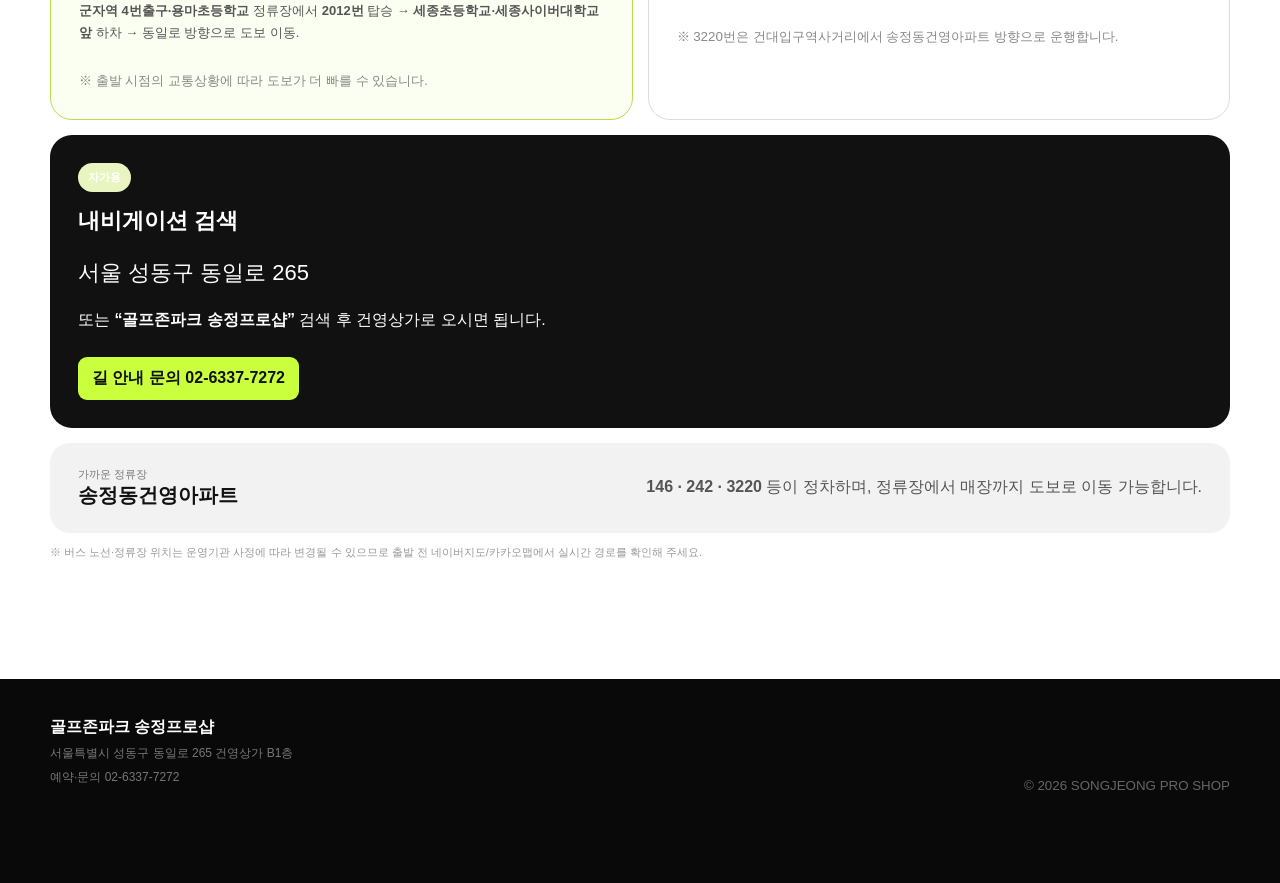
==== commit 2408d4ee: "Add files via upload" ====
--- a/index.html
+++ b/index.html
@@ -3,14 +3,53 @@
 <head>
   <meta charset="UTF-8">
   <meta name="viewport" content="width=device-width, initial-scale=1.0">
-  <meta name="description" content="서울 성동구 송정동 24시간 골프존파크 송정프로샵. TWOVISION NX 스크린골프, 연습장, 퍼팅존, 셀프존.">
-  <title>골프존파크 송정프로샵 | TWOVISION NX</title>
+  <title>송정프로샵 | 골프존파크 성동구 송정동 24시간 스크린골프</title>
+  <meta name="description" content="성동구 송정동 24시간 스크린골프, 골프존파크 송정프로샵. TWOVISION NX PLUS 운영. 예약 02-6337-7272.">
+  <meta name="keywords" content="송정프로샵, 골프존파크 송정프로샵, 송정동 스크린골프, 성동구 스크린골프, 24시간 스크린골프, TWOVISION NX PLUS">
+  <meta name="robots" content="index,follow,max-image-preview:large">
+  <meta name="author" content="골프존파크 송정프로샵">
+  <link rel="canonical" href="https://sjpro8183.github.io/">
+
+  <meta property="og:type" content="website">
+  <meta property="og:locale" content="ko_KR">
+  <meta property="og:site_name" content="골프존파크 송정프로샵">
+  <meta property="og:title" content="송정프로샵 | 골프존파크 성동구 송정동 24시간 스크린골프">
+  <meta property="og:description" content="성동구 송정동 24시간 골프존파크 송정프로샵. TWOVISION NX PLUS, 연습장, 퍼팅존 운영. 예약·문의 02-6337-7272.">
+  <meta property="og:url" content="https://sjpro8183.github.io/">
+  <meta property="og:image" content="https://sjpro8183.github.io/assets/store_02.jpg">
+
+  <meta name="twitter:card" content="summary_large_image">
+  <meta name="twitter:title" content="골프존파크 송정프로샵">
+  <meta name="twitter:description" content="서울 성동구 송정동 24시간 TWOVISION NX PLUS 스크린골프">
+  <meta name="twitter:image" content="https://sjpro8183.github.io/assets/store_02.jpg">
+
+  <script type="application/ld+json">
+  {
+    "@context": "https://schema.org",
+    "@type": "SportsActivityLocation",
+    "name": "골프존파크 송정프로샵",
+    "alternateName": "송정프로샵",
+    "url": "https://sjpro8183.github.io/",
+    "telephone": "+82-2-6337-7272",
+    "description": "서울 성동구 송정동에 위치한 24시간 골프존파크 송정프로샵. TWOVISION NX PLUS 스크린골프, 연습장, 퍼팅존, 셀프존을 운영합니다.",
+    "image": "https://sjpro8183.github.io/assets/store_02.jpg",
+    "address": {
+      "@type": "PostalAddress",
+      "streetAddress": "동일로 265 건영상가 B1",
+      "addressLocality": "성동구",
+      "addressRegion": "서울특별시",
+      "addressCountry": "KR"
+    },
+    "openingHours": "Mo-Su 00:00-23:59"
+  }
+  </script>
+
   <link rel="stylesheet" href="style.css">
 </head>
 <body>
 <header class="header">
   <div class="wrap nav">
-    <a href="#top" class="logo"><b>NX</b><span><strong>송정프로샵</strong><small>GOLFZON PARK</small></span></a>
+    <a href="#top" class="logo"><b>NX PLUS</b><span><strong>송정프로샵</strong><small>GOLFZON PARK</small></span></a>
     <nav>
       <a href="#about">매장소개</a>
       <a href="#facility">시설안내</a>
@@ -29,14 +68,14 @@
   <div class="hero-bg"></div>
   <div class="wrap hero-inner">
     <div class="hero-copy">
-      <span class="eyebrow">24 HOURS · TWOVISION NX</span>
+      <span class="eyebrow">24 HOURS · TWOVISION NX PLUS</span>
       <h1>게임은 더 생생하게.<br><em>시간은 더 자유롭게.</em></h1>
-      <p>골프존파크 송정프로샵에서<br>쾌적한 NX 스크린골프를 즐겨보세요.</p>
+      <p>골프존파크 송정프로샵에서<br>쾌적한 NX PLUS 스크린골프를 즐겨보세요.</p>
       <div class="actions">
         <a class="btn primary" href="tel:0263377272">예약 · 전화문의</a>
         <a class="btn glass" href="#location">오시는 길</a>
       </div>
-      <div class="chips"><span>24시간 운영</span><span>TWOVISION NX</span><span>연습장 운영</span><span>무료 퍼팅존</span></div>
+      <div class="chips"><span>24시간 운영</span><span>TWOVISION NX PLUS</span><span>연습장 운영</span><span>무료 퍼팅존</span></div>
     </div>
   </div>
 </section>
@@ -44,7 +83,7 @@
 <section class="facts">
   <div class="wrap facts-grid">
     <div><small>OPERATING</small><strong>24시간 운영</strong><span>새벽시간 무인운영</span></div>
-    <div><small>SYSTEM</small><strong>TWOVISION NX</strong><span>몰입감 높은 스크린 라운드</span></div>
+    <div><small>SYSTEM</small><strong>TWOVISION NX PLUS</strong><span>몰입감 높은 스크린 라운드</span></div>
     <div><small>CONTACT</small><strong>02-6337-7272</strong><span>예약 및 이용문의</span></div>
     <div><small>LOCATION</small><strong>건영상가 B1</strong><span>서울 성동구 동일로 265</span></div>
   </div>
@@ -55,14 +94,14 @@
     <div class="copy">
       <span class="kicker">SONGJEONG PRO SHOP</span>
       <h2>넓고 편안한 공간에서<br>제대로 즐기는 스크린골프</h2>
-      <p>프라이빗한 NX 룸부터 연습장, 퍼팅존, 셀프 음료 공간까지 한곳에서 편하게 이용할 수 있도록 준비했습니다. 시간에 구애받지 않고 골프를 즐길 수 있는 24시간 매장입니다.</p>
+      <p>프라이빗한 NX PLUS 룸부터 연습장, 퍼팅존, 셀프 음료 공간까지 한곳에서 편하게 이용할 수 있도록 준비했습니다. 시간에 구애받지 않고 골프를 즐길 수 있는 24시간 매장입니다.</p>
       <div class="points">
         <div><b>01</b><span><strong>24시간 운영</strong><small>새벽시간에도 편리하게 이용</small></span></div>
-        <div><b>02</b><span><strong>TWOVISION NX</strong><small>더 실감나는 라운드 환경</small></span></div>
+        <div><b>02</b><span><strong>TWOVISION NX PLUS</strong><small>더 실감나는 라운드 환경</small></span></div>
         <div><b>03</b><span><strong>연습 & 퍼팅</strong><small>라운드 전후 연습 가능한 공간</small></span></div>
       </div>
     </div>
-    <figure class="feature-img"><img src="assets/store_03.jpg" alt="송정프로샵 NX 룸 내부"><figcaption>PREMIUM NX ROOM</figcaption></figure>
+    <figure class="feature-img"><img src="assets/store_03.jpg" alt="송정프로샵 NX PLUS 룸 내부"><figcaption>PREMIUM NX PLUS ROOM</figcaption></figure>
   </div>
 </section>
 
@@ -71,7 +110,7 @@
     <span class="kicker lime">FACILITY</span>
     <h2>한 공간에 갖춘<br>편리한 골프 환경</h2>
     <div class="facility-grid">
-      <article><img src="assets/store_02.jpg" alt="TWOVISION NX 스크린"><div><small>01</small><h3>TWOVISION NX ROOM</h3><p>몰입감 있는 스크린과 쾌적한 독립형 룸</p></div></article>
+      <article><img src="assets/store_02.jpg" alt="TWOVISION NX PLUS 스크린"><div><small>01</small><h3>TWOVISION NX PLUS ROOM</h3><p>몰입감 있는 스크린과 쾌적한 독립형 룸</p></div></article>
       <article><img src="assets/store_07.jpg" alt="골프 연습장"><div><small>02</small><h3>DRIVING RANGE</h3><p>여유롭게 연습할 수 있는 연습장 공간</p></div></article>
       <article><img src="assets/store_06.jpg" alt="퍼팅 연습장"><div><small>03</small><h3>PUTTING ZONE</h3><p>라운드 전후 감각을 점검하는 퍼팅존</p></div></article>
       <article><img src="assets/store_12.jpg" alt="셀프존"><div><small>04</small><h3>SELF ZONE</h3><p>음료와 휴식을 편하게 즐길 수 있는 공간</p></div></article>
@@ -79,6 +118,21 @@
   </div>
 </section>
 
+<section id="nx-plus" class="section system-section">
+  <div class="wrap">
+    <span class="kicker">TWOVISION NX PLUS</span>
+    <h2>더 실감나는 라운드,<br>NX PLUS</h2>
+    <p class="system-intro">송정프로샵에서 투비전 NX PLUS를 만나보세요.</p>
+    <img class="system-banner" src="assets/nx-plus-banner.png" alt="투비전 NX PLUS — 스핀, 노린대로 들어간다" loading="lazy">
+    <div class="system-gallery">
+      <button type="button" aria-label="투비전 NX PLUS 소개 포스터 확대"><img src="assets/nx-plus-poster.jpg" alt="투비전 NX PLUS 소개 포스터" loading="lazy"></button>
+      <button type="button" aria-label="NX PLUS 스핀센서와 리얼리티 소개 확대"><img src="assets/nx-plus-features.jpg" alt="NX PLUS 스핀센서와 리얼리티 소개" loading="lazy"></button>
+      <button type="button" aria-label="골프존 스크린골프 플레이 이미지 확대"><img src="assets/nx-plus-play.png" alt="골프존 스크린골프 플레이 이미지" loading="lazy"></button>
+      <button type="button" aria-label="더욱 생생해진 플레이 — 벙커와 코스 표현 확대"><img src="assets/nx-plus-detail.png" alt="더욱 생생해진 플레이 — 벙커와 코스 표현" loading="lazy"></button>
+    </div>
+  </div>
+</section>
+
 <section id="gallery" class="section gallery-section">
   <div class="wrap">
     <div class="heading-row">
@@ -87,7 +141,7 @@
     </div>
     <div class="gallery">
       <button><img src="assets/store_01.jpg" alt="매장 룸 사진"></button>
-      <button><img src="assets/store_02.jpg" alt="NX 스크린 룸"></button>
+      <button><img src="assets/store_02.jpg" alt="NX PLUS 스크린 룸"></button>
       <button><img src="assets/store_04.jpg" alt="스크린 룸"></button>
       <button><img src="assets/store_05.jpg" alt="민트색 룸"></button>
       <button><img src="assets/store_07.jpg" alt="연습장"></button>
@@ -106,58 +160,24 @@
   <div class="wrap">
     <span class="kicker">PRICE</span>
     <h2>이용요금</h2>
-    <p class="price-intro">시간대별 이용요금입니다. 모든 금액은 18홀 1인 기준입니다.</p>
-
+    <p class="price-intro">1인 기준 이용요금입니다. 18홀과 9홀 요금을 확인해 주세요.</p>
     <div class="price-groups">
-      <article class="price-group">
-        <div class="price-group-head">
-          <span>WEEKDAY</span>
-          <h3>주중</h3>
-        </div>
-        <div class="price-row">
-          <div><strong>오전</strong><small>12시 이전</small></div>
-          <b>17,000원</b>
-        </div>
-        <div class="price-row">
-          <div><strong>오후</strong><small>12시 ~ 15시</small></div>
-          <b>22,000원</b>
-        </div>
-        <div class="price-row">
-          <div><strong>저녁</strong><small>15시 ~ 00시</small></div>
-          <b>27,000원</b>
-        </div>
-      </article>
-
-      <article class="price-group">
-        <div class="price-group-head">
-          <span>WEEKEND & HOLIDAY</span>
-          <h3>주말 / 공휴일</h3>
-        </div>
-        <div class="price-row">
-          <div><strong>오전</strong><small>12시 이전</small></div>
-          <b>22,000원</b>
-        </div>
-        <div class="price-row">
-          <div><strong>오후</strong><small>12시 ~ 00시</small></div>
-          <b>27,000원</b>
-        </div>
-      </article>
-
-      <article class="price-group night-group">
-        <div class="price-group-head">
-          <span>SELF SERVICE</span>
-          <h3>새벽 · 무인운영</h3>
-        </div>
-        <div class="price-row">
-          <div><strong>주중 / 주말</strong><small>00시 ~ 09시</small></div>
-          <b>20,000원</b>
-        </div>
-        <p class="night-desc">새벽시간은 무인으로 운영됩니다. 이용 중 문의사항이 있으면 매장으로 전화해 주세요.</p>
-        <a href="tel:0263377272" class="night-call">02-6337-7272</a>
-      </article>
-    </div>
-
-    <p class="price-note">※ 이벤트 및 매장 운영 상황에 따라 요금이 변경될 수 있습니다.</p>
+      <article class="price-group"><div class="price-group-head"><span>WEEKDAY</span><h3>주중</h3></div>
+        <div class="price-columns"><span>이용시간</span><span>18홀</span><span>9홀</span></div>
+        <div class="price-row"><div><strong>09시-12시</strong></div><b>19,000원</b><b>14,000원</b></div>
+        <div class="price-row"><div><strong>12시-15시</strong></div><b>24,000원</b><b>18,000원</b></div>
+        <div class="price-row"><div><strong>15시-00시</strong></div><b>29,000원</b><b>22,000원</b></div>
+        <div class="price-row is-night"><div><strong>00시-09시</strong><small>무인운영</small></div><b>19,000원</b><b>14,000원</b></div>
+      </article>
+      <article class="price-group"><div class="price-group-head"><span>WEEKEND & HOLIDAY</span><h3>주말/공휴일</h3></div>
+        <div class="price-columns"><span>이용시간</span><span>18홀</span><span>9홀</span></div>
+        <div class="price-row"><div><strong>09시-12시</strong></div><b>24,000원</b><b>18,000원</b></div>
+        <div class="price-row"><div><strong>12시-00시</strong></div><b>29,000원</b><b>22,000원</b></div>
+        <div class="price-row is-night"><div><strong>00시-09시</strong><small>무인운영</small></div><b>22,000원</b><b>16,000원</b></div>
+      </article>
+    </div>
+    <p class="price-note">※ 요금시간 기준은 ‘게임시작’ 시간입니다.</p>
+    <div class="night"><div><strong>새벽 00시-09시 · 무인운영</strong><span>이용 중 문의사항은 매장으로 전화해 주세요.</span></div><a href="tel:0263377272">02-6337-7272</a></div>
   </div>
 </section>
 
@@ -291,4 +311,4 @@
 <div class="lightbox" id="lightbox" aria-hidden="true"><button class="close" aria-label="닫기">×</button><img alt="확대 사진"></div>
 <script src="script.js"></script>
 </body>
-</html>+</html>
--- a/style.css
+++ b/style.css
@@ -53,3 +53,11 @@
   .reservation-grid{grid-template-columns:1fr}
   .reservation-card{min-height:190px}
 }
+
+/* NX PLUS introduction and updated pricing */
+.logo>b{width:48px;font-size:13px;line-height:1.15;text-align:center;flex-shrink:0}
+section[id]{scroll-margin-top:84px}
+.system-section{background:#f4f7fa}.system-intro{color:#666;line-height:1.7}.system-banner{display:block;width:100%;height:auto;border-radius:20px;margin:30px 0 18px}
+.system-gallery{display:grid;grid-template-columns:repeat(2,minmax(0,1fr));gap:18px;align-items:start}.system-gallery button{border:1px solid #e1e6eb;background:#fff;padding:0;border-radius:16px;overflow:hidden;cursor:zoom-in}.system-gallery img{display:block;width:100%;height:auto}
+.price-groups{display:grid;grid-template-columns:repeat(2,minmax(0,1fr));gap:22px;margin-top:32px}.price-group{padding:28px;background:#fff;border:1px solid #e1e5e8;border-radius:20px}.price-group-head span{font-size:10px;letter-spacing:1.4px;color:#687e94}.price-group-head h3{font-size:25px;margin:8px 0 24px}.price-columns,.price-row{display:grid;grid-template-columns:1.2fr 1fr 1fr;gap:10px;align-items:center}.price-columns{font-size:12px;color:#777;padding:0 0 12px}.price-columns span:not(:first-child),.price-row>b{text-align:right}.price-row{min-height:77px;border-top:1px solid #e9edf0;padding:16px 0}.price-row strong{font-size:15px;font-weight:500;white-space:nowrap}.price-row small{display:block;font-size:11px;color:#777;margin-top:5px}.price-row>b{font-size:20px;font-weight:600;color:#275d95;white-space:nowrap}.price-row>b:last-child{font-size:17px;color:#526b86}.price-note{font-size:13px;color:#555;margin-top:20px}.night{align-items:center}.night span{display:block;color:#bbb;font-size:13px;margin-top:7px}.night a{white-space:nowrap}
+@media(max-width:820px){.system-gallery,.price-groups{grid-template-columns:1fr}.price-group{padding:22px 18px}.price-row>b{font-size:18px}.price-row>b:last-child{font-size:16px}.price-row strong{font-size:14px}.price-columns,.price-row{gap:6px}.system-banner{border-radius:12px}.night a{display:inline-block;margin-top:12px}section[id]{scroll-margin-top:74px}}
